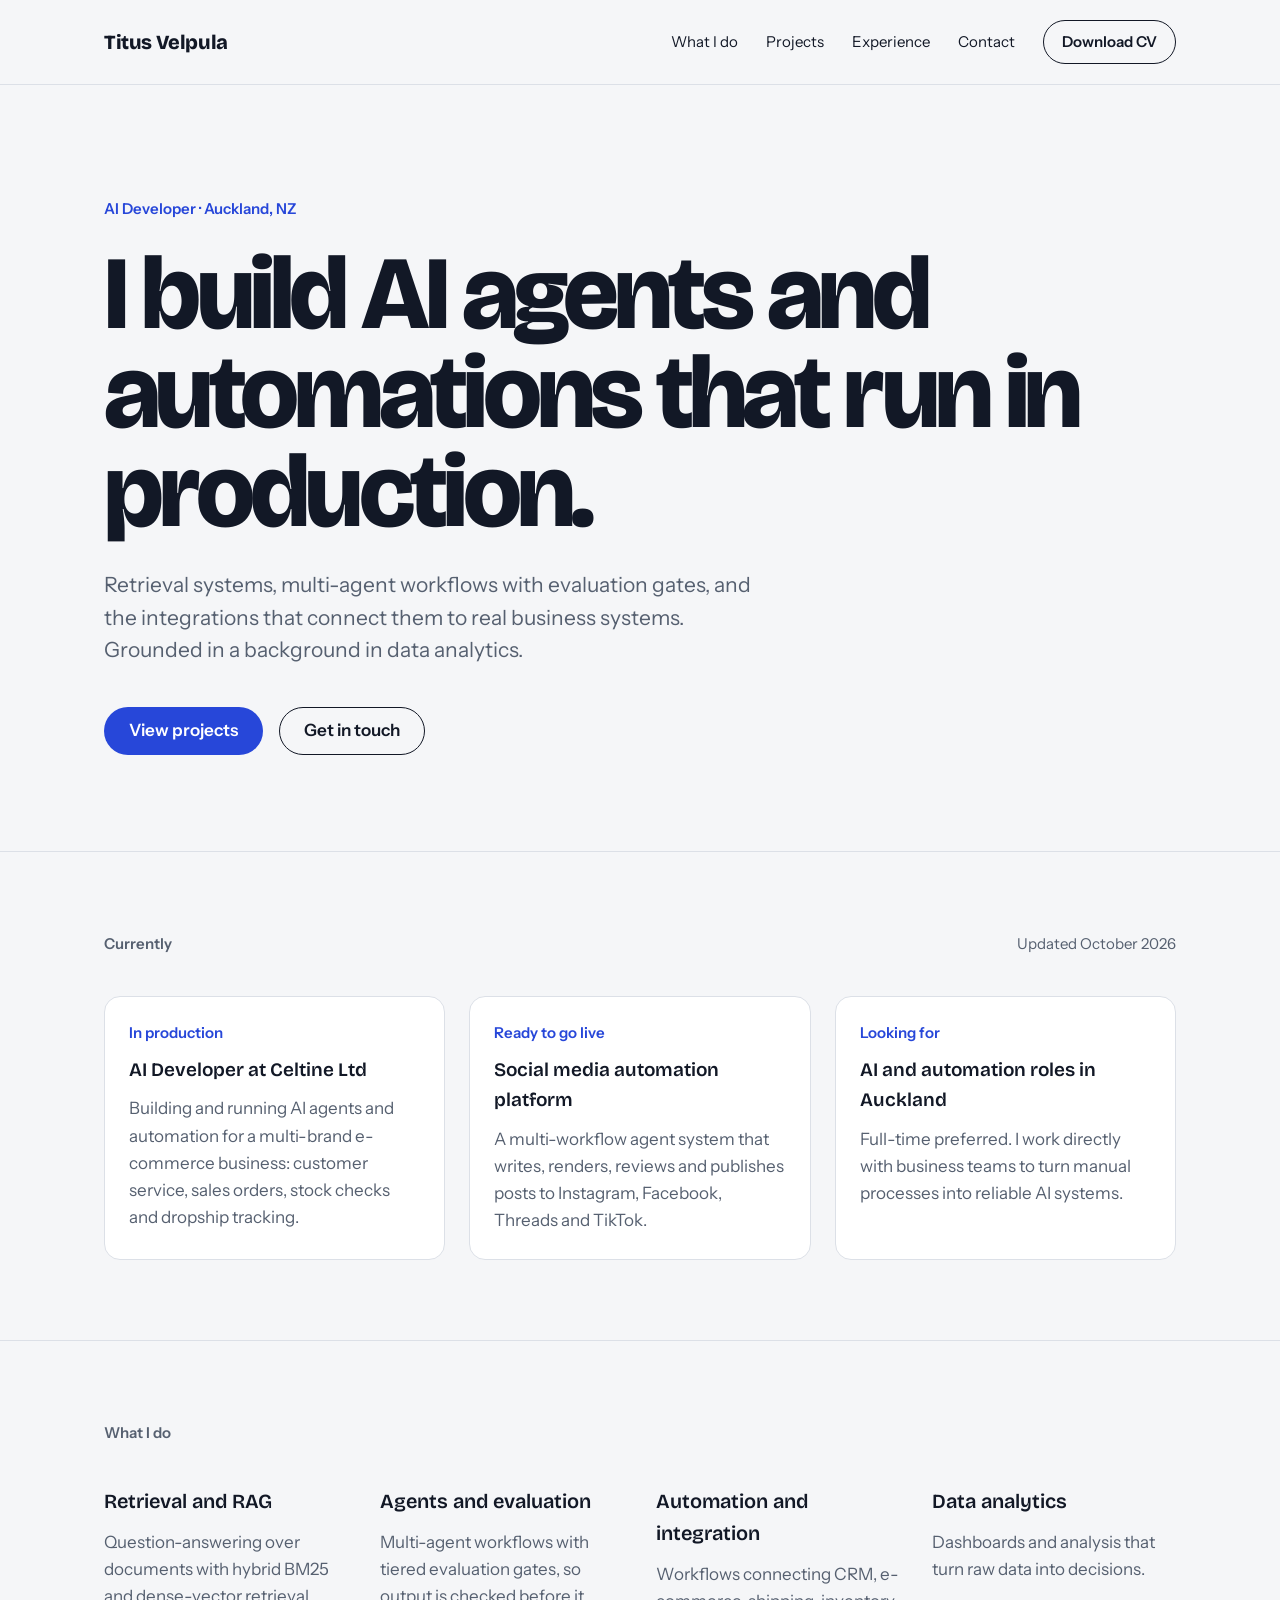
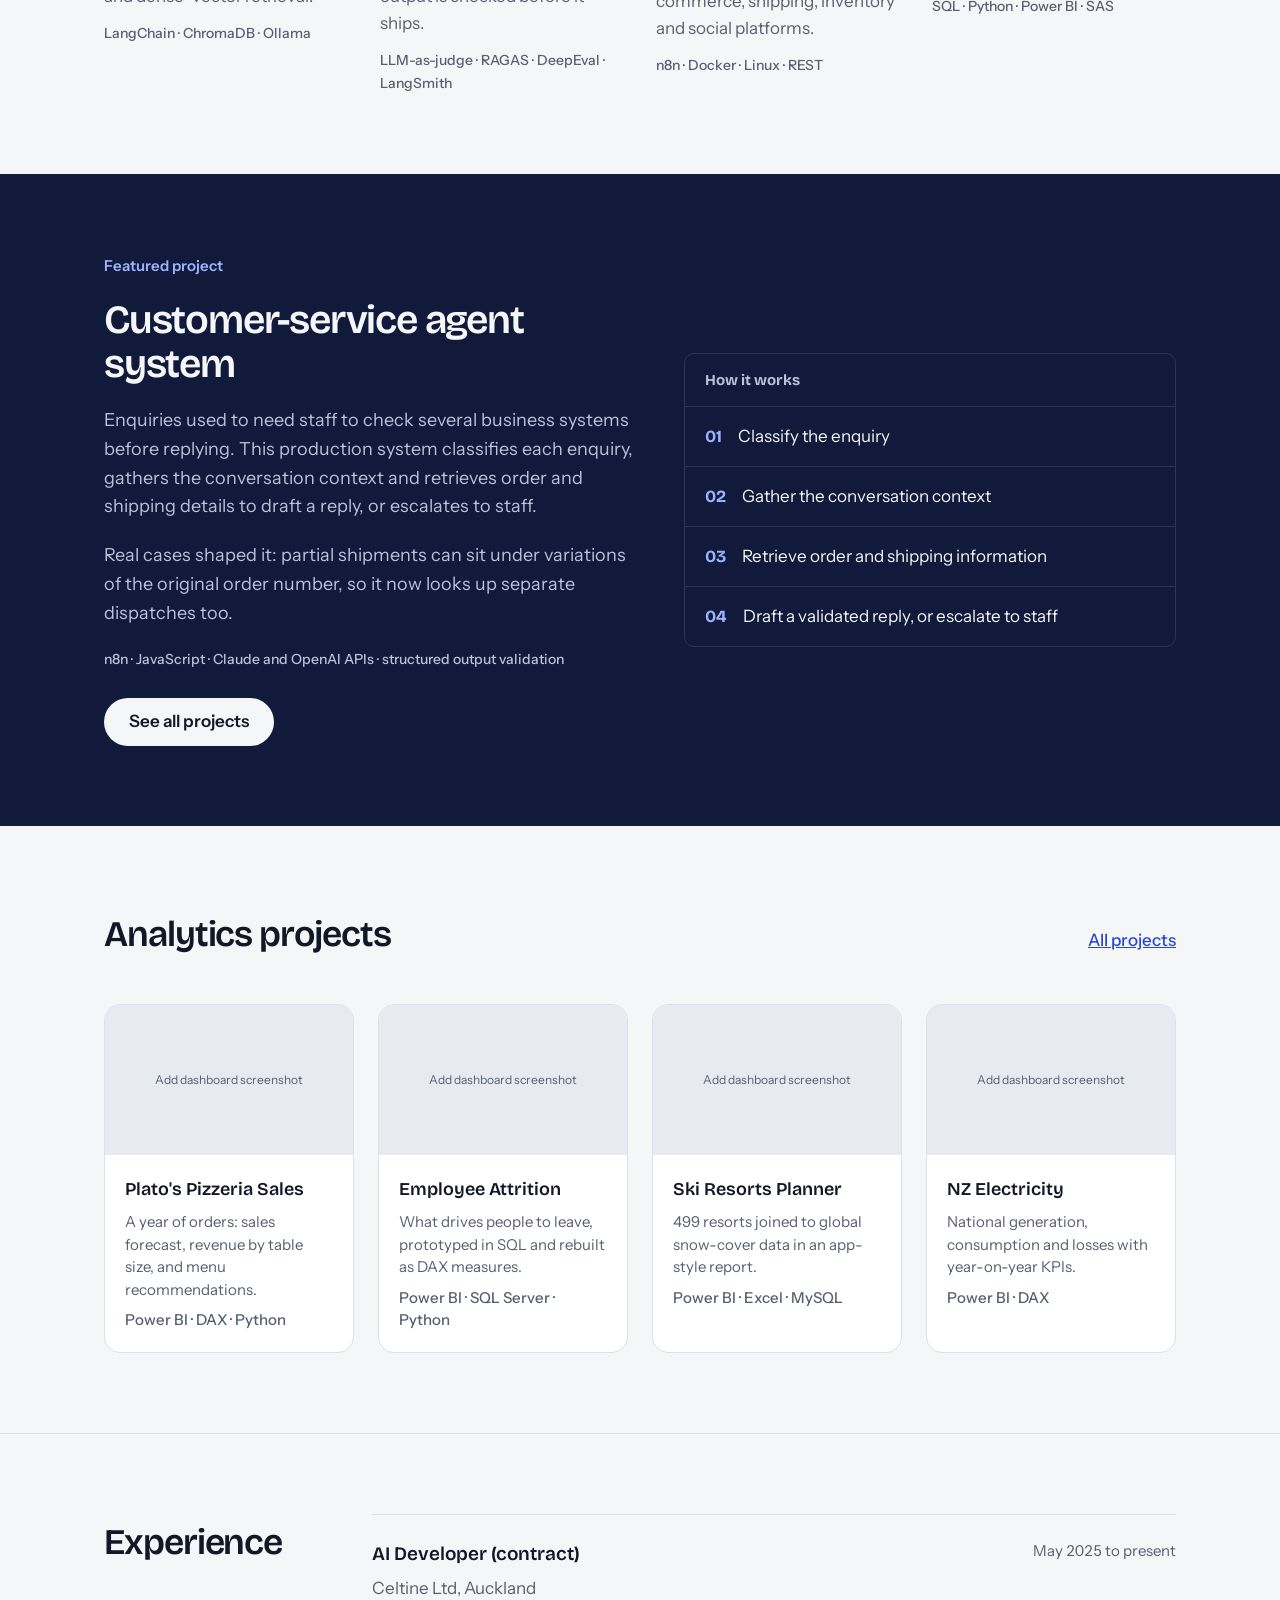
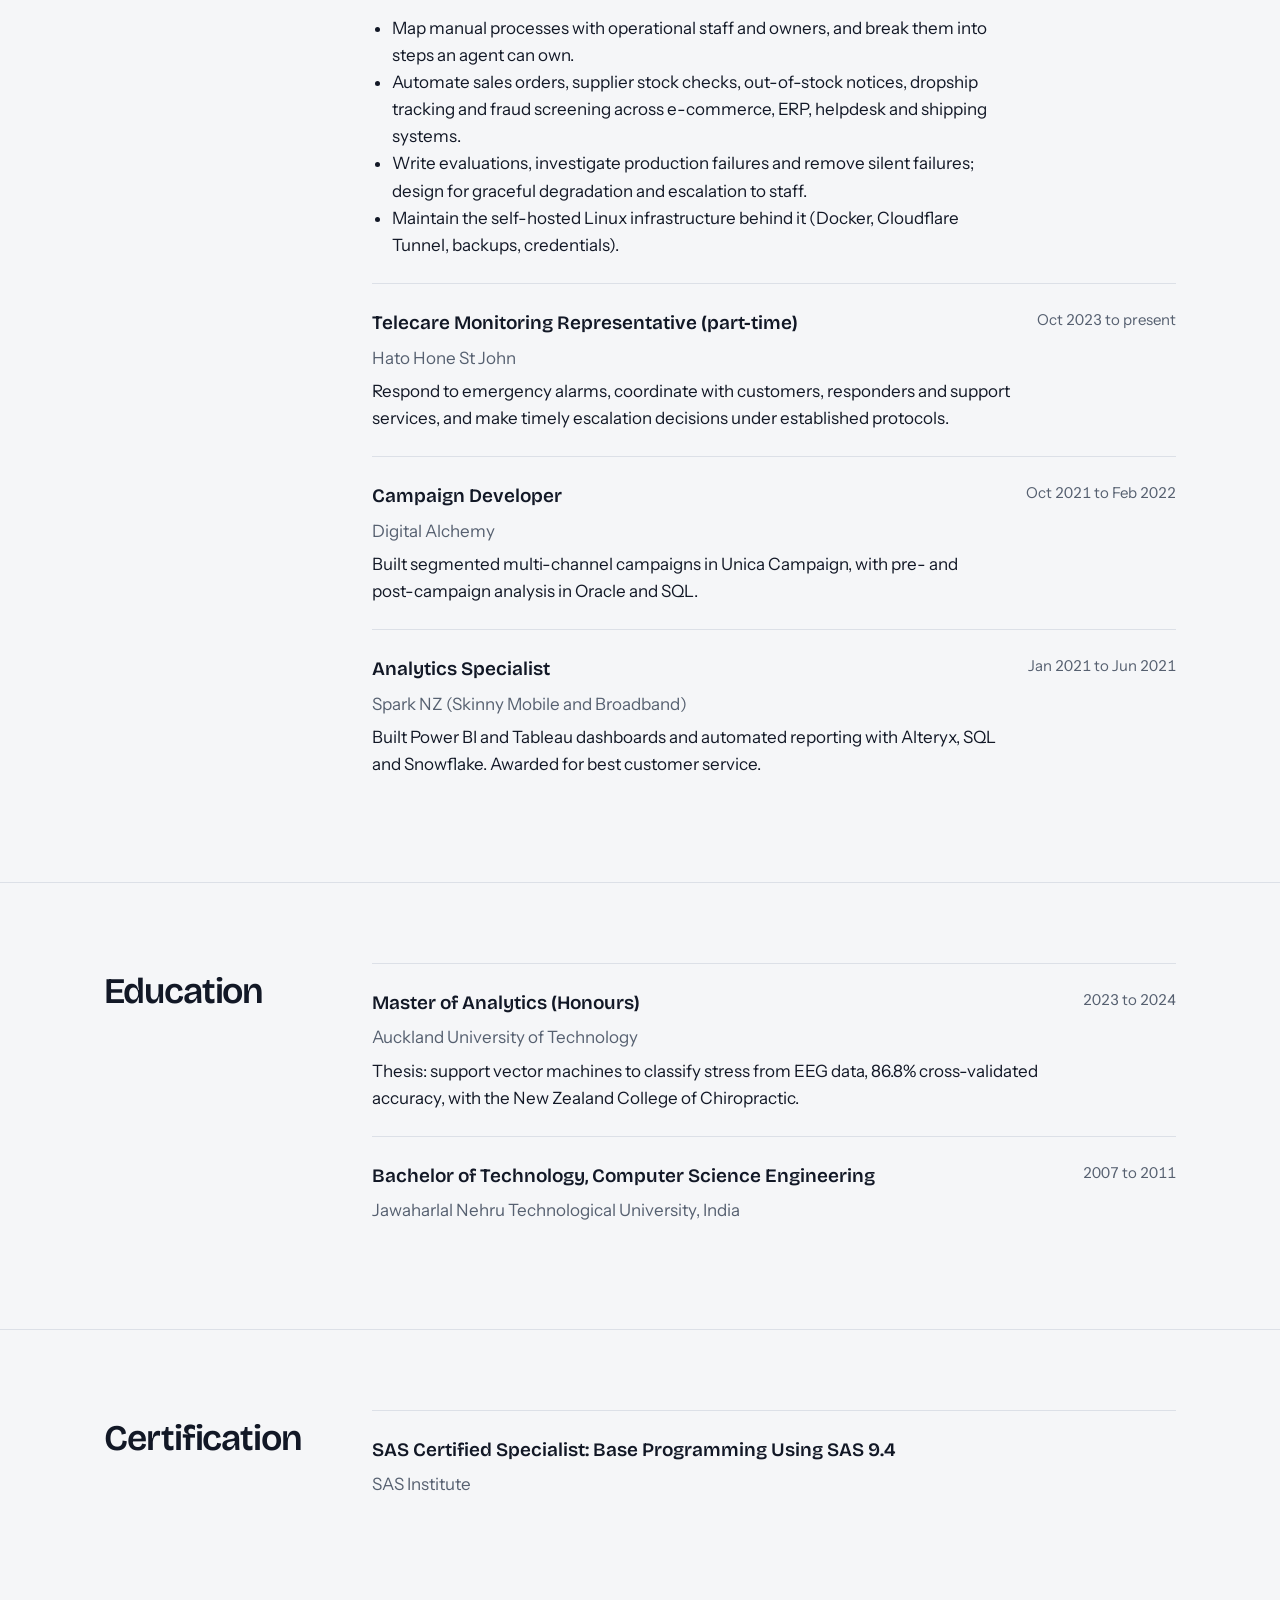
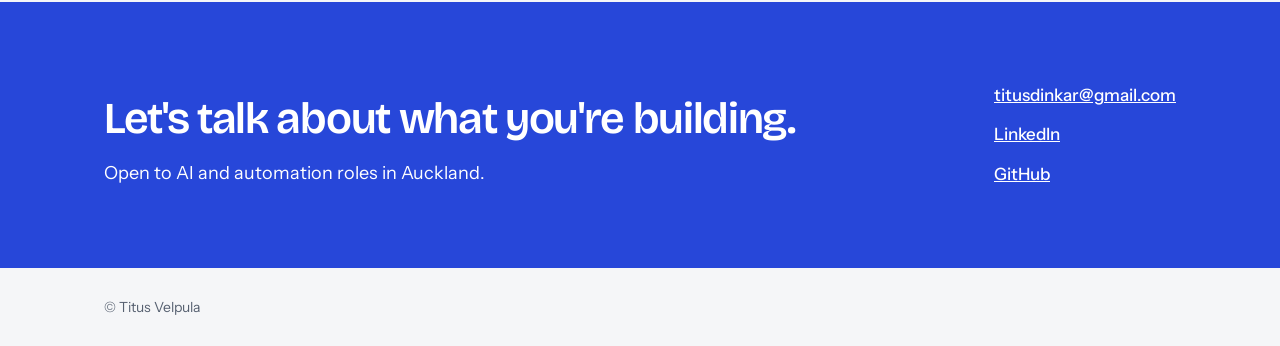
==== index.html @ c7e960be "Apply Cobalt style" ====
<!doctype html>
<html lang="en">
<head>
  <meta charset="utf-8">
  <meta name="viewport" content="width=device-width, initial-scale=1">
  <title>Titus Velpula | AI Developer, Auckland</title>
  <meta name="description" content="AI Developer in Auckland building AI agents, retrieval systems and automation that run in production.">
  <link rel="preconnect" href="https://fonts.googleapis.com">
  <link rel="preconnect" href="https://fonts.gstatic.com" crossorigin>
  <link href="https://fonts.googleapis.com/css2?family=Bricolage+Grotesque:opsz,wght@12..96,500;12..96,700;12..96,800&family=Instrument+Sans:wght@400;500;600&display=swap" rel="stylesheet">
  <link rel="stylesheet" href="styles.css">
</head>
<body>

<header class="site-header">
  <nav class="container nav" aria-label="Main">
    <a class="brand" href="index.html">Titus Velpula</a>
    <div class="nav-links">
      <a href="#work">What I do</a>
      <a href="projects.html">Projects</a>
      <a href="#experience">Experience</a>
      <a href="#contact">Contact</a>
      <!-- EDIT: put your general CV in the assets folder with this exact file name -->
      <a class="btn btn-outline btn-sm" href="assets/Titus_Velpula_CV.pdf">Download CV</a>
    </div>
  </nav>
</header>

<main>

  <!-- ===================== HERO ===================== -->
  <section class="hero">
    <div class="container">
      <p class="label">AI Developer · Auckland, NZ</p>
      <h1>I build AI agents and automations that run in production.</h1>
      <p class="hero-sub">Retrieval systems, multi-agent workflows with evaluation gates, and the integrations that connect them to real business systems. Grounded in a background in data analytics.</p>
      <div class="btn-row">
        <a class="btn btn-dark" href="projects.html">View projects</a>
        <a class="btn btn-outline" href="#contact">Get in touch</a>
      </div>
    </div>
  </section>

  <!-- ===================== CURRENTLY ===================== -->
  <section class="section border-top" aria-labelledby="now-h">
    <div class="container">
      <div class="section-head">
        <h2 id="now-h" class="label label-muted">Currently</h2>
        <!-- EDIT: change this whenever you update the cards below -->
        <p class="muted" style="font-size:15px">Updated October 2026</p>
      </div>
      <div class="grid grid-wide">
        <div class="card">
          <p class="label">In production</p>
          <h3>AI Developer at Celtine Ltd</h3>
          <p class="muted">Building and running AI agents and automation for a multi-brand e-commerce business: customer service, sales orders, stock checks and dropship tracking.</p>
        </div>
        <div class="card">
          <p class="label">Ready to go live</p>
          <h3>Social media automation platform</h3>
          <p class="muted">A multi-workflow agent system that writes, renders, reviews and publishes posts to Instagram, Facebook, Threads and TikTok.</p>
        </div>
        <div class="card">
          <p class="label">Looking for</p>
          <h3>AI and automation roles in Auckland</h3>
          <p class="muted">Full-time preferred. I work directly with business teams to turn manual processes into reliable AI systems.</p>
        </div>
      </div>
    </div>
  </section>

  <!-- ===================== WHAT I DO ===================== -->
  <section id="work" class="section border-top">
    <div class="container">
      <h2 class="label label-muted" style="margin-bottom:40px">What I do</h2>
      <div class="grid grid-loose">
        <div class="skill">
          <h3>Retrieval and RAG</h3>
          <p class="muted">Question-answering over documents with hybrid BM25 and dense-vector retrieval.</p>
          <p class="stack">LangChain · ChromaDB · Ollama</p>
        </div>
        <div class="skill">
          <h3>Agents and evaluation</h3>
          <p class="muted">Multi-agent workflows with tiered evaluation gates, so output is checked before it ships.</p>
          <p class="stack">LLM-as-judge · RAGAS · DeepEval · LangSmith</p>
        </div>
        <div class="skill">
          <h3>Automation and integration</h3>
          <p class="muted">Workflows connecting CRM, e-commerce, shipping, inventory and social platforms.</p>
          <p class="stack">n8n · Docker · Linux · REST</p>
        </div>
        <div class="skill">
          <h3>Data analytics</h3>
          <p class="muted">Dashboards and analysis that turn raw data into decisions.</p>
          <p class="stack">SQL · Python · Power BI · SAS</p>
        </div>
      </div>
    </div>
  </section>

  <!-- ===================== FEATURED PROJECT ===================== -->
  <section class="dark" aria-labelledby="featured">
    <div class="container section split">
      <div class="split-text">
        <p class="label">Featured project</p>
        <h2 id="featured" class="h-feature">Customer-service agent system</h2>
        <p class="lead on-dark-muted">Enquiries used to need staff to check several business systems before replying. This production system classifies each enquiry, gathers the conversation context and retrieves order and shipping details to draft a reply, or escalates to staff.</p>
        <p class="lead on-dark-muted">Real cases shaped it: partial shipments can sit under variations of the original order number, so it now looks up separate dispatches too.</p>
        <p class="stack">n8n · JavaScript · Claude and OpenAI APIs · structured output validation</p>
        <div class="btn-row" style="margin-top:8px">
          <a class="btn btn-light" href="projects.html">See all projects</a>
        </div>
      </div>
      <div class="split-panel steps">
        <div class="steps-title">How it works</div>
        <div class="step"><span class="step-num">01</span><span>Classify the enquiry</span></div>
        <div class="step"><span class="step-num">02</span><span>Gather the conversation context</span></div>
        <div class="step"><span class="step-num">03</span><span>Retrieve order and shipping information</span></div>
        <div class="step"><span class="step-num">04</span><span>Draft a validated reply, or escalate to staff</span></div>
      </div>
    </div>
  </section>

  <!-- ===================== ANALYTICS PROJECTS ===================== -->
  <section class="section" aria-labelledby="analytics">
    <div class="container">
      <div class="section-head">
        <h2 id="analytics" class="h-section">Analytics projects</h2>
        <a href="projects.html#analytics" style="font-weight:500">All projects</a>
      </div>
      <!-- EDIT: to add a screenshot, replace a <div class="thumb placeholder"> with
           <img class="thumb" src="assets/pizza.png" alt="Pizza sales dashboard"> -->
      <div class="grid">
        <a class="project-card" href="projects.html#pizza">
          <div class="thumb placeholder">Add dashboard screenshot</div>
          <div class="body">
            <h3>Plato's Pizzeria Sales</h3>
            <p class="muted">A year of orders: sales forecast, revenue by table size, and menu recommendations.</p>
            <p class="stack">Power BI · DAX · Python</p>
          </div>
        </a>
        <a class="project-card" href="projects.html#attrition">
          <div class="thumb placeholder">Add dashboard screenshot</div>
          <div class="body">
            <h3>Employee Attrition</h3>
            <p class="muted">What drives people to leave, prototyped in SQL and rebuilt as DAX measures.</p>
            <p class="stack">Power BI · SQL Server · Python</p>
          </div>
        </a>
        <a class="project-card" href="projects.html#ski">
          <div class="thumb placeholder">Add dashboard screenshot</div>
          <div class="body">
            <h3>Ski Resorts Planner</h3>
            <p class="muted">499 resorts joined to global snow-cover data in an app-style report.</p>
            <p class="stack">Power BI · Excel · MySQL</p>
          </div>
        </a>
        <a class="project-card" href="projects.html#electricity">
          <div class="thumb placeholder">Add dashboard screenshot</div>
          <div class="body">
            <h3>NZ Electricity</h3>
            <p class="muted">National generation, consumption and losses with year-on-year KPIs.</p>
            <p class="stack">Power BI · DAX</p>
          </div>
        </a>
      </div>
    </div>
  </section>

  <!-- ===================== EXPERIENCE ===================== -->
  <section id="experience" class="section border-top" aria-labelledby="exp-h">
    <div class="container exp-layout">
      <h2 id="exp-h" class="h-section">Experience</h2>
      <div class="exp-list">

        <div class="job">
          <div class="job-main">
            <h3>AI Developer (contract)</h3>
            <p class="muted">Celtine Ltd, Auckland</p>
            <ul>
              <li>Map manual processes with operational staff and owners, and break them into steps an agent can own.</li>
              <li>Automate sales orders, supplier stock checks, out-of-stock notices, dropship tracking and fraud screening across e-commerce, ERP, helpdesk and shipping systems.</li>
              <li>Write evaluations, investigate production failures and remove silent failures; design for graceful degradation and escalation to staff.</li>
              <li>Maintain the self-hosted Linux infrastructure behind it (Docker, Cloudflare Tunnel, backups, credentials).</li>
            </ul>
          </div>
          <p class="dates">May 2025 to present</p>
        </div>

        <div class="job">
          <div class="job-main">
            <h3>Telecare Monitoring Representative (part-time)</h3>
            <p class="muted">Hato Hone St John</p>
            <p>Respond to emergency alarms, coordinate with customers, responders and support services, and make timely escalation decisions under established protocols.</p>
          </div>
          <p class="dates">Oct 2023 to present</p>
        </div>

        <div class="job">
          <div class="job-main">
            <h3>Campaign Developer</h3>
            <p class="muted">Digital Alchemy</p>
            <p>Built segmented multi-channel campaigns in Unica Campaign, with pre- and post-campaign analysis in Oracle and SQL.</p>
          </div>
          <p class="dates">Oct 2021 to Feb 2022</p>
        </div>

        <div class="job">
          <div class="job-main">
            <h3>Analytics Specialist</h3>
            <p class="muted">Spark NZ (Skinny Mobile and Broadband)</p>
            <p>Built Power BI and Tableau dashboards and automated reporting with Alteryx, SQL and Snowflake. Awarded for best customer service.</p>
          </div>
          <p class="dates">Jan 2021 to Jun 2021</p>
        </div>

      </div>
    </div>
  </section>

  <!-- ===================== EDUCATION ===================== -->
  <section id="education" class="section border-top" aria-labelledby="edu-h">
    <div class="container exp-layout">
      <h2 id="edu-h" class="h-section">Education</h2>
      <div class="exp-list">

        <div class="job">
          <div class="job-main">
            <h3>Master of Analytics (Honours)</h3>
            <p class="muted">Auckland University of Technology</p>
            <p>Thesis: support vector machines to classify stress from EEG data, 86.8% cross-validated accuracy, with the New Zealand College of Chiropractic.</p>
          </div>
          <p class="dates">2023 to 2024</p>
        </div>

        <div class="job">
          <div class="job-main">
            <h3>Bachelor of Technology, Computer Science Engineering</h3>
            <p class="muted">Jawaharlal Nehru Technological University, India</p>
          </div>
          <p class="dates">2007 to 2011</p>
        </div>

      </div>
    </div>
  </section>

  <!-- ===================== CERTIFICATION ===================== -->
  <section id="certification" class="section border-top" aria-labelledby="cert-h">
    <div class="container exp-layout">
      <h2 id="cert-h" class="h-section">Certification</h2>
      <div class="exp-list">

        <div class="job">
          <div class="job-main">
            <h3>SAS Certified Specialist: Base Programming Using SAS 9.4</h3>
            <p class="muted">SAS Institute</p>
          </div>
        </div>

      </div>
    </div>
  </section>

  <!-- ===================== CONTACT ===================== -->
  <section id="contact" class="accent-band" aria-labelledby="contact-h">
    <div class="container section contact">
      <div style="flex:1 1 480px; display:flex; flex-direction:column; gap:16px">
        <h2 id="contact-h">Let's talk about what you're building.</h2>
        <p class="lead">Open to AI and automation roles in Auckland.</p>
      </div>
      <div class="contact-links">
        <a href="mailto:titusdinkar@gmail.com">titusdinkar@gmail.com</a>
        <a href="https://www.linkedin.com/in/titus-dinakar-velpula/">LinkedIn</a>
        <a href="https://github.com/TitusDV">GitHub</a>
      </div>
    </div>
  </section>

</main>

<footer class="container site-footer">© Titus Velpula</footer>

</body>
</html>
---- styles.css ----
/* ==========================================================
   Site styles. Change colours and fonts here and every page
   picks them up.
   ========================================================== */
:root {
  /* Colours */
  --bg: #F5F6F8;
  --ink: #121826;
  --muted: #566070;
  --line: #DCE0E7;
  --soft: #E7EAF0;
  --card: #FFFFFF;
  --accent: #2747D9;
  --accent-hover: #1C35A8;
  --band: #111A3A;
  --on-dark-muted: #B9C2DC;
  --on-dark-line: #2A355C;
  --on-dark-accent: #9DB2FF;
  --display: 'Bricolage Grotesque', system-ui, sans-serif;
  --sans: 'Instrument Sans', system-ui, sans-serif;
  --mono: 'Instrument Sans', system-ui, sans-serif;
}

*, *::before, *::after { box-sizing: border-box; }
html { scroll-behavior: smooth; }
body {
  margin: 0;
  background: var(--bg);
  color: var(--ink);
  font-family: var(--sans);
  font-size: 17px;
  line-height: 1.6;
  -webkit-font-smoothing: antialiased;
}
img { max-width: 100%; display: block; }
a { color: var(--accent); }
a:hover { color: var(--accent-hover); }
h1, h2, h3, p, ul { margin: 0; }
:focus-visible { outline: 3px solid var(--accent); outline-offset: 3px; }

.container { max-width: 1120px; margin: 0 auto; padding: 0 24px; }
.section { padding-top: 80px; padding-bottom: 80px; }
.border-top { border-top: 1px solid var(--line); }

/* ---------- Small text styles ---------- */
.label {
  font-family: var(--mono);
  font-size: 13px;
  font-weight: 500;
  letter-spacing: 0.08em;
  text-transform: uppercase;
  color: var(--accent);
}
.label-muted { color: var(--muted); }
.stack { font-family: var(--mono); font-size: 13px; }
.muted { color: var(--muted); }

/* ---------- Header ---------- */
.site-header { border-bottom: 1px solid var(--line); }
.nav {
  display: flex; flex-wrap: wrap; align-items: center;
  justify-content: space-between; gap: 16px;
  padding-top: 20px; padding-bottom: 20px;
}
.brand { font-weight: 600; font-size: 18px; color: var(--ink); text-decoration: none; }
.nav-links { display: flex; flex-wrap: wrap; align-items: center; gap: 8px 28px; font-size: 15px; }
.nav-links a { color: var(--ink); text-decoration: none; }
.nav-links a:hover { text-decoration: underline; text-underline-offset: 6px; }
.nav-links a[aria-current="page"] { text-decoration: underline; text-underline-offset: 6px; font-weight: 500; }

/* ---------- Buttons ---------- */
.btn {
  display: inline-flex; align-items: center; min-height: 48px;
  padding: 0 24px; border-radius: 6px; font-weight: 500;
  text-decoration: none; border: 1.5px solid transparent;
}
.btn-sm { min-height: 44px; padding: 0 18px; }
.btn-dark { background: var(--ink); color: var(--bg); }
.btn-dark:hover { background: #2B2E35; color: var(--bg); }
.btn-outline { border-color: var(--ink); color: var(--ink); }
.btn-outline:hover { background: var(--ink); color: var(--bg); }
.btn-light { background: var(--bg); color: var(--ink); }
.btn-light:hover { background: #FFFFFF; color: var(--ink); }
.btn-row { display: flex; flex-wrap: wrap; gap: 16px; }

/* ---------- Hero ---------- */
.hero { padding: 96px 0 88px; }
.hero .label { margin-bottom: 24px; }
.hero h1 {
  max-width: 880px; font-size: clamp(38px, 6vw, 68px);
  line-height: 1.05; font-weight: 600; letter-spacing: -0.02em;
}
.hero-sub { margin-top: 28px; max-width: 680px; font-size: 20px; line-height: 1.55; color: var(--muted); }
.hero .btn-row { margin-top: 40px; }

/* ---------- Grids and cards ---------- */
.grid { display: grid; grid-template-columns: repeat(auto-fit, minmax(240px, 1fr)); gap: 24px; }
.grid-wide { grid-template-columns: repeat(auto-fit, minmax(260px, 1fr)); }
.grid-loose { gap: 40px 32px; }
.section-head {
  display: flex; flex-wrap: wrap; align-items: baseline;
  justify-content: space-between; gap: 16px; margin-bottom: 40px;
}
.h-section { font-size: 32px; font-weight: 600; letter-spacing: -0.01em; }
.card {
  background: var(--card); border: 1px solid var(--line); border-radius: 10px;
  padding: 24px; display: flex; flex-direction: column; gap: 10px;
}
.card h3 { font-size: 19px; font-weight: 600; }
.skill { display: flex; flex-direction: column; gap: 12px; }
.skill h3 { font-size: 20px; font-weight: 600; }

.project-card {
  display: flex; flex-direction: column; background: var(--card);
  border: 1px solid var(--line); border-radius: 10px; overflow: hidden;
  color: var(--ink); text-decoration: none;
}
.project-card:hover { border-color: var(--ink); color: var(--ink); }
.project-card .body { padding: 20px; display: flex; flex-direction: column; gap: 8px; }
.project-card h3 { font-size: 18px; font-weight: 600; }
.project-card p { font-size: 15px; line-height: 1.5; }

/* Grey box shown until you add a screenshot */
.placeholder {
  background: var(--soft); display: flex; align-items: center; justify-content: center;
  font-family: var(--mono); font-size: 12px; color: var(--muted); text-align: center; padding: 12px;
}
.thumb { height: 150px; width: 100%; object-fit: cover; }
.shot { height: 280px; border-radius: 10px; width: 100%; object-fit: cover; }

/* ---------- Dark band ---------- */
.dark { background: var(--ink); color: var(--bg); }
.dark .label { color: var(--on-dark-accent); }
.dark .on-dark-muted { color: var(--on-dark-muted); }
.dark a.link-accent { color: var(--on-dark-accent); }
.split { display: flex; flex-wrap: wrap; gap: 48px; align-items: center; }
.split > * { min-width: 0; }
.split-text { flex: 1 1 420px; display: flex; flex-direction: column; gap: 20px; }
.split-panel { flex: 1 1 380px; }
.h-feature { font-size: 40px; line-height: 1.1; font-weight: 600; letter-spacing: -0.01em; }
.lead { font-size: 18px; line-height: 1.6; }

.steps { border: 1px solid var(--on-dark-line); border-radius: 10px; overflow: hidden; }
.steps-title { padding: 14px 20px; border-bottom: 1px solid var(--on-dark-line); font-family: var(--mono); font-size: 13px; color: #9EA3AB; }
.step { padding: 16px 20px; border-bottom: 1px solid var(--on-dark-line); display: flex; gap: 16px; }
.step:last-child { border-bottom: 0; }
.step-num { font-family: var(--mono); color: var(--on-dark-accent); }

.step-grid {
  display: grid; grid-template-columns: repeat(auto-fit, minmax(220px, 1fr));
  gap: 1px; background: var(--on-dark-line); border: 1px solid var(--on-dark-line);
  border-radius: 10px; overflow: hidden;
}
.step-grid > div { background: var(--ink); padding: 24px; display: flex; flex-direction: column; gap: 10px; }

/* ---------- Experience ---------- */
.exp-layout { display: flex; flex-wrap: wrap; gap: 48px; }
.exp-layout > h2 { flex: 1 1 220px; }
.exp-list { flex: 999 1 560px; min-width: 0; display: flex; flex-direction: column; }
.job {
  display: flex; flex-wrap: wrap; justify-content: space-between;
  gap: 8px 24px; padding: 24px 0; border-top: 1px solid var(--line);
}
.job-main { flex: 1 1 360px; display: flex; flex-direction: column; gap: 6px; }
.job h3 { font-size: 19px; font-weight: 600; }
.job ul { margin-top: 6px; padding-left: 20px; }
.dates { font-family: var(--mono); font-size: 14px; color: var(--muted); }

/* ---------- Project write-ups ---------- */
.project { display: flex; flex-wrap: wrap; gap: 40px; padding: 56px 0; border-top: 1px solid var(--line); }
.project > div { flex: 1 1 400px; min-width: 0; display: flex; flex-direction: column; gap: 16px; }
.project h2 { font-size: 30px; font-weight: 600; line-height: 1.15; }
.project h3 { font-size: 17px; font-weight: 600; }
.project ul { padding-left: 20px; }
.pill {
  display: inline-flex; align-items: center; min-height: 44px; padding: 0 18px;
  border-radius: 999px; border: 1px solid #B9B6AD; color: var(--ink); text-decoration: none;
}
.pill-active { background: var(--ink); border-color: var(--ink); color: var(--bg); }
.pill:hover { border-color: var(--ink); color: var(--ink); }
.pill-active:hover { color: var(--bg); }

/* ---------- Live dashboard projects ---------- */
.project-live { padding: 56px 0; border-top: 1px solid var(--line); display: flex; flex-direction: column; gap: 28px; }
.live-head { max-width: 760px; display: flex; flex-direction: column; gap: 12px; }
.live-head h2 { font-size: 30px; font-weight: 600; line-height: 1.15; }

.embed {
  max-width: 960px; width: 100%;
  border: 1px solid var(--line); border-radius: 12px; overflow: hidden;
  background: var(--card); box-shadow: 0 1px 2px rgba(21, 23, 28, 0.04), 0 12px 32px rgba(21, 23, 28, 0.08);
}
.embed-bar {
  display: flex; align-items: center; gap: 10px; flex-wrap: wrap;
  padding: 10px 16px; border-bottom: 1px solid var(--line);
  font-family: var(--mono); font-size: 12px; color: var(--muted); background: #FBFAF7;
}
.embed-bar a { margin-left: auto; font-family: var(--sans); font-size: 14px; font-weight: 500; }
.embed-dot { width: 8px; height: 8px; border-radius: 50%; background: #2E9E6B; box-shadow: 0 0 0 3px rgba(46, 158, 107, 0.18); }
.embed-frame { width: 100%; background: var(--soft); }
.embed-frame iframe { display: block; width: 100%; height: 100%; border: 0; }

.live-notes { display: flex; flex-wrap: wrap; gap: 40px; }
.live-notes > div { flex: 1 1 400px; min-width: 0; display: flex; flex-direction: column; gap: 12px; }
.live-notes h3 { font-size: 17px; font-weight: 600; }
.live-notes ul { padding-left: 20px; }
.live-notes li { margin-bottom: 6px; }
.live-notes b { font-weight: 600; }

details { border: 1px solid var(--line); border-radius: 8px; background: var(--card); }
details + details { margin-top: 4px; }
summary {
  cursor: pointer; padding: 12px 16px; font-size: 15px; font-weight: 500;
  list-style-position: inside; min-height: 44px;
}
summary:hover { color: var(--accent); }
details pre {
  margin: 0; padding: 16px; overflow-x: auto; background: var(--ink); color: #E6E8EB;
  border-radius: 0 0 8px 8px; font-family: var(--mono); font-size: 13px; line-height: 1.6;
}

/* ---------- Contact band and footer ---------- */
.accent-band { background: var(--accent); color: #FFFFFF; }
.accent-band a { color: #FFFFFF; font-weight: 500; }
.contact { display: flex; flex-wrap: wrap; align-items: flex-end; justify-content: space-between; gap: 32px; }
.contact h2 { font-size: 44px; line-height: 1.1; font-weight: 600; letter-spacing: -0.01em; }
.contact-links { display: flex; flex-direction: column; gap: 12px; font-size: 17px; }
.site-footer { padding: 28px 24px; font-size: 14px; color: var(--muted); }

/* ---------- Cobalt theme: fonts, labels, signature hero ---------- */
h1, h2, h3, .brand, .steps-title { font-family: var(--display); }
h1, h2 { font-weight: 700; }
.brand { font-weight: 800; font-size: 20px; letter-spacing: -0.02em; }

/* Labels: sentence case, no code font */
.label, h2.label { font-family: var(--sans); font-size: 15px; font-weight: 600; letter-spacing: 0; text-transform: none; }
.stack { font-size: 14px; font-weight: 500; color: var(--muted); }
.dates { font-family: var(--sans); font-size: 15px; font-variant-numeric: tabular-nums; }

/* Signature: a big, tight hero headline */
.hero { padding: 112px 0 96px; }
.hero h1 { font-size: clamp(44px, 8.4vw, 104px); line-height: 0.95; font-weight: 800; letter-spacing: -0.045em; max-width: 1000px; }
.hero-sub { font-size: 21px; }

.btn { border-radius: 999px; font-weight: 600; }
.btn-dark { background: var(--accent); color: #FFFFFF; }
.btn-dark:hover { background: var(--accent-hover); color: #FFFFFF; }

.card, .project-card { border-radius: 16px; }
.project-card:hover { border-color: var(--accent); }
.h-section { font-size: 36px; letter-spacing: -0.03em; }
.h-feature, .contact h2 { letter-spacing: -0.03em; }

.dark { background: var(--band); }
.step-grid > div { background: var(--band); }
.steps-title { color: var(--on-dark-muted); font-size: 15px; font-weight: 700; }
.step-num { font-family: var(--display); font-weight: 700; }

.pill { border-color: var(--line); }
.pill-active { background: var(--accent); border-color: var(--accent); color: #FFFFFF; }
.embed-bar { background: #FAFBFC; font-family: var(--sans); font-size: 13px; }
details pre { font-family: ui-monospace, 'Cascadia Code', Consolas, monospace; background: var(--band); }
.placeholder { font-family: var(--sans); }

.dark .stack { color: var(--on-dark-muted); }

@media (max-width: 600px) {
  .section { padding-top: 56px; padding-bottom: 56px; }
  .hero { padding: 72px 0 56px; }
  .hero-sub, .lead { font-size: 17px; }
  .h-feature { font-size: 32px; }
  .contact h2 { font-size: 34px; }
  .h-section { font-size: 30px; }
  .project h2 { font-size: 26px; }
}
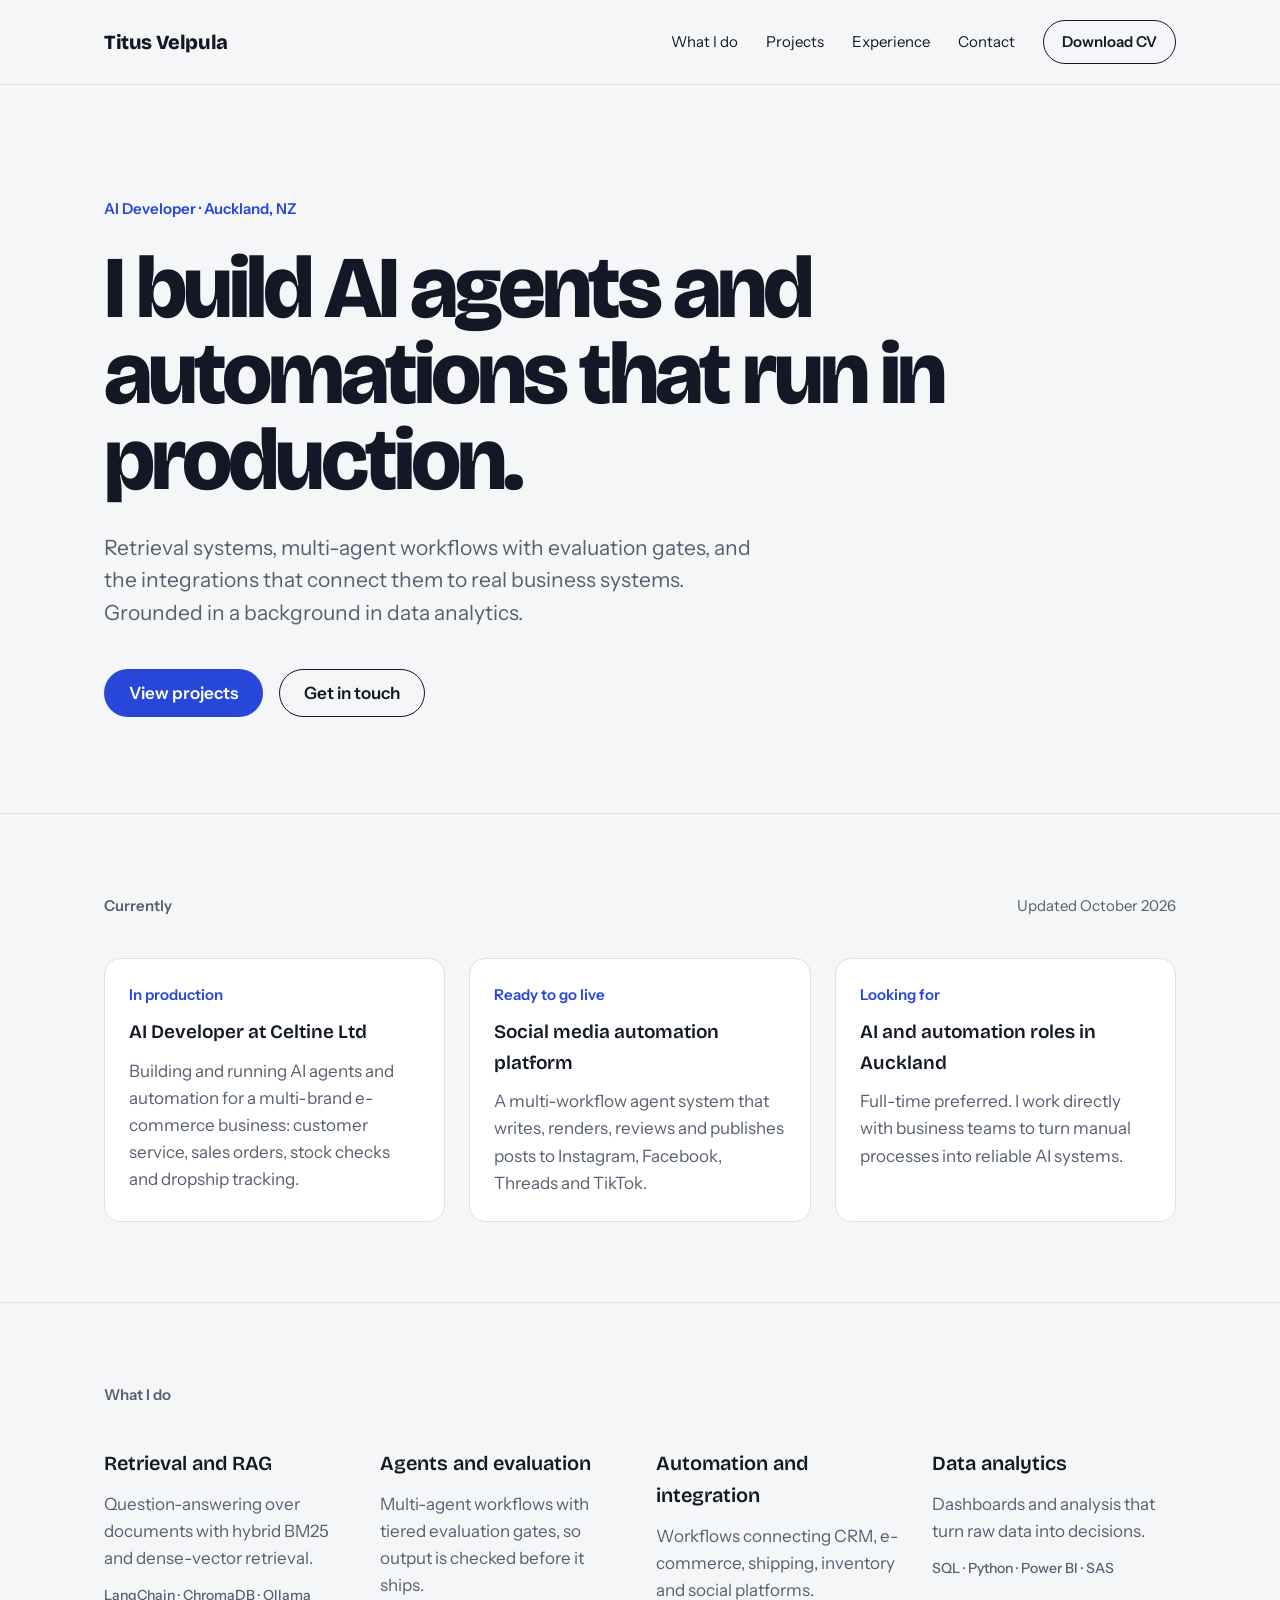
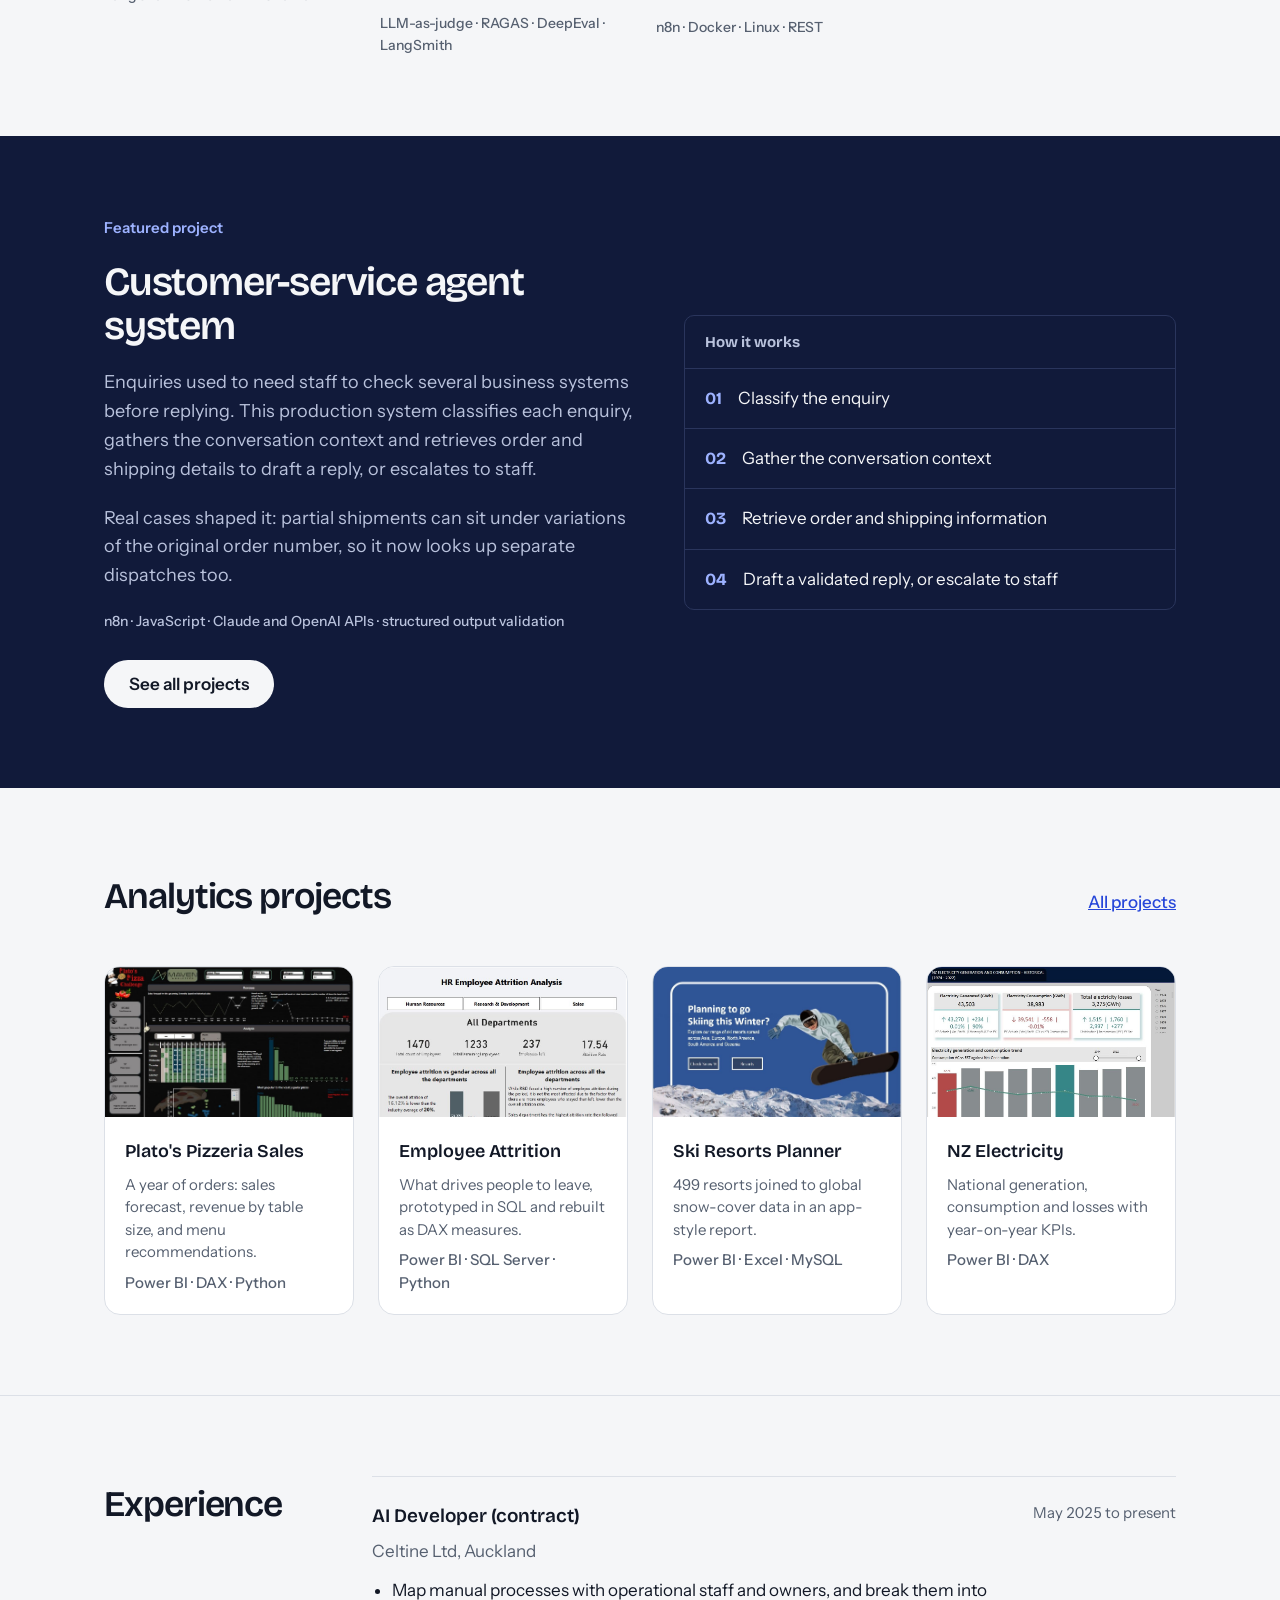
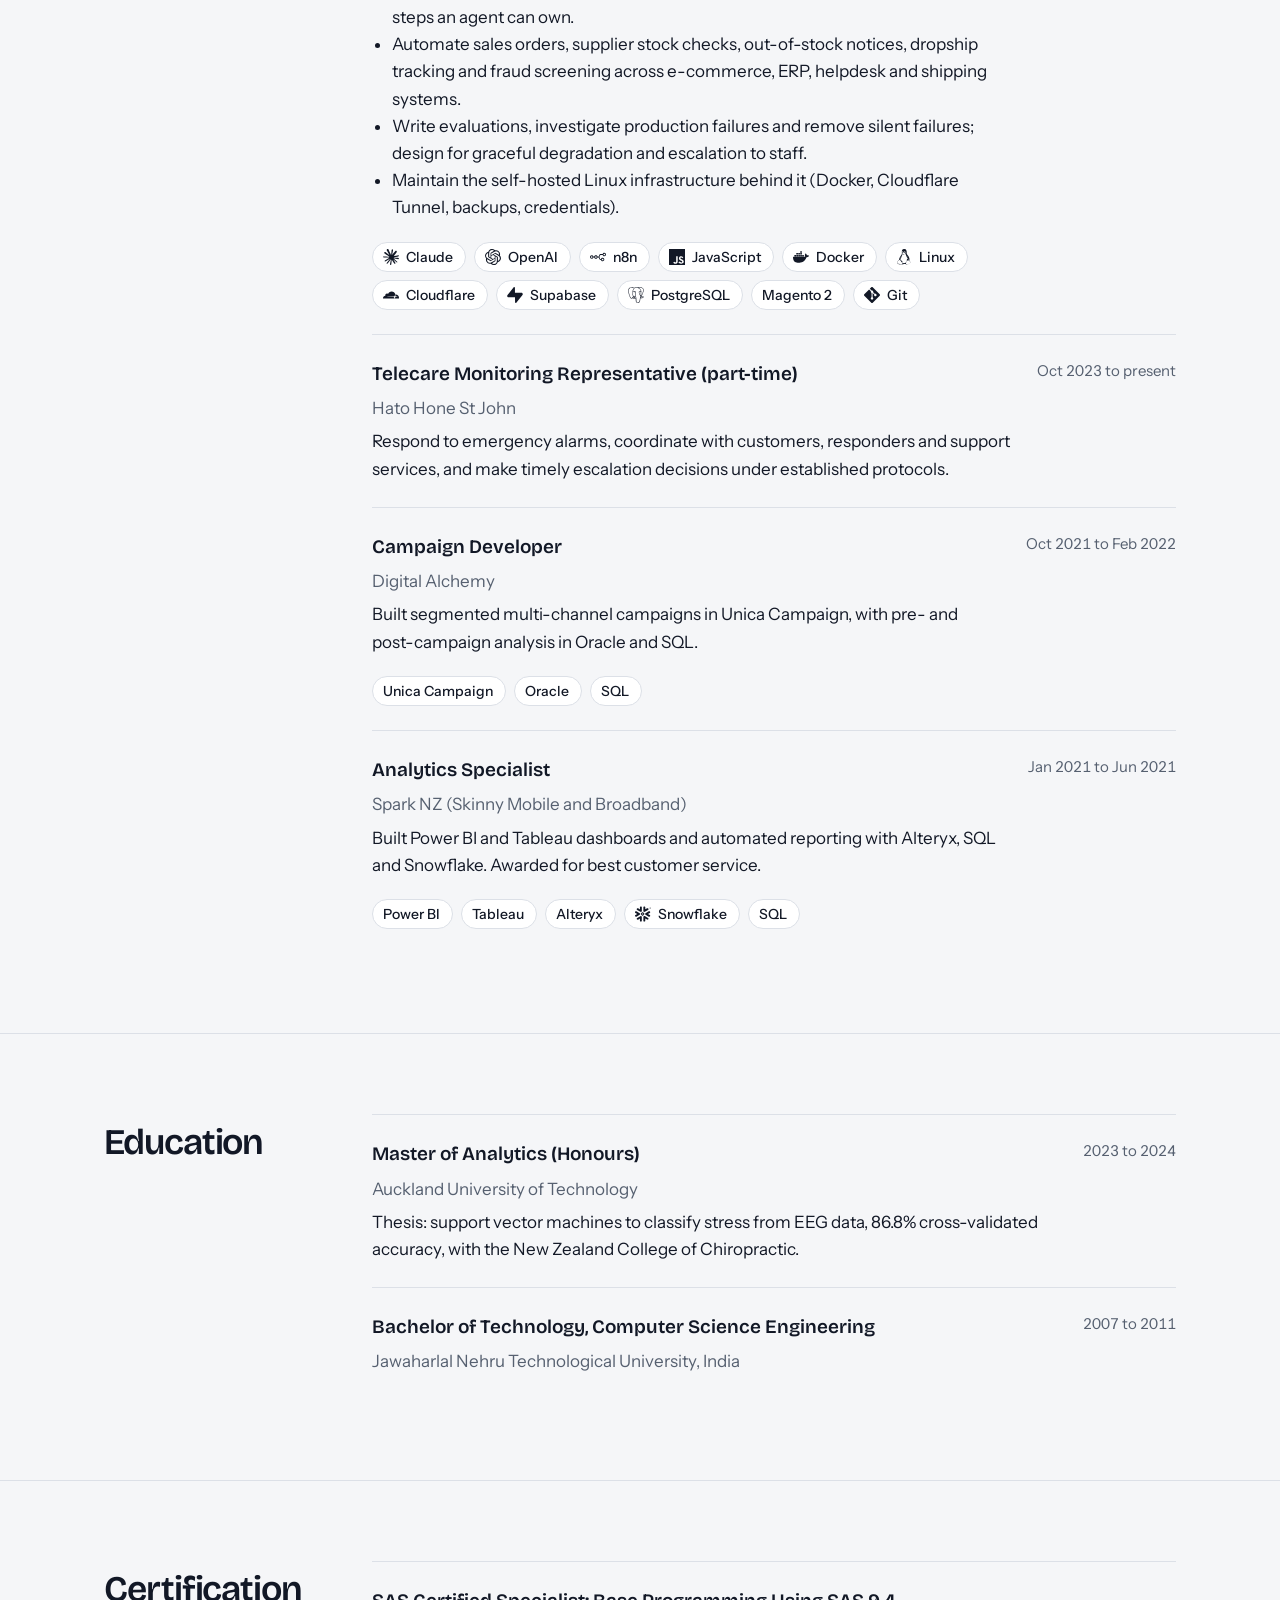
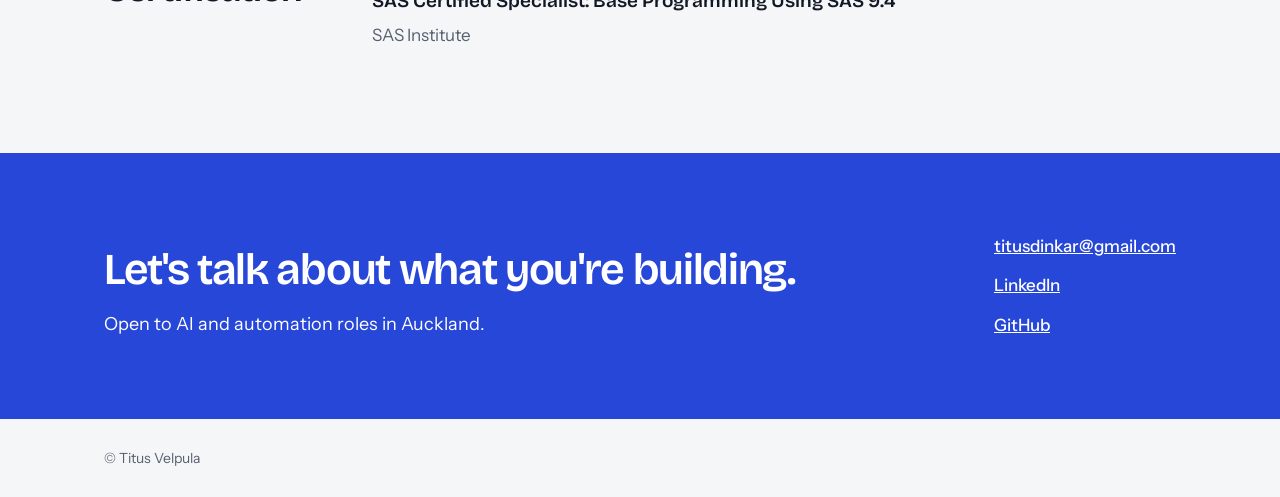
==== commit f2f6b0ed: "Add images, tool logos, walkthrough and live ski dashboard" ====
--- a/index.html
+++ b/index.html
@@ -128,11 +128,9 @@
         <h2 id="analytics" class="h-section">Analytics projects</h2>
         <a href="projects.html#analytics" style="font-weight:500">All projects</a>
       </div>
-      <!-- EDIT: to add a screenshot, replace a <div class="thumb placeholder"> with
-           <img class="thumb" src="assets/pizza.png" alt="Pizza sales dashboard"> -->
       <div class="grid">
         <a class="project-card" href="projects.html#pizza">
-          <div class="thumb placeholder">Add dashboard screenshot</div>
+          <img class="thumb" src="assets/pizza.jpg" alt="Plato's Pizzeria sales dashboard" loading="lazy">
           <div class="body">
             <h3>Plato's Pizzeria Sales</h3>
             <p class="muted">A year of orders: sales forecast, revenue by table size, and menu recommendations.</p>
@@ -140,7 +138,7 @@
           </div>
         </a>
         <a class="project-card" href="projects.html#attrition">
-          <div class="thumb placeholder">Add dashboard screenshot</div>
+          <img class="thumb" src="assets/attrition.jpg" alt="Employee attrition dashboard" loading="lazy">
           <div class="body">
             <h3>Employee Attrition</h3>
             <p class="muted">What drives people to leave, prototyped in SQL and rebuilt as DAX measures.</p>
@@ -148,7 +146,7 @@
           </div>
         </a>
         <a class="project-card" href="projects.html#ski">
-          <div class="thumb placeholder">Add dashboard screenshot</div>
+          <img class="thumb" src="assets/ski.jpg" alt="Ski resorts planner report" loading="lazy">
           <div class="body">
             <h3>Ski Resorts Planner</h3>
             <p class="muted">499 resorts joined to global snow-cover data in an app-style report.</p>
@@ -156,7 +154,7 @@
           </div>
         </a>
         <a class="project-card" href="projects.html#electricity">
-          <div class="thumb placeholder">Add dashboard screenshot</div>
+          <img class="thumb" src="assets/electricity.jpg" alt="NZ electricity dashboard" loading="lazy">
           <div class="body">
             <h3>NZ Electricity</h3>
             <p class="muted">National generation, consumption and losses with year-on-year KPIs.</p>
@@ -183,6 +181,19 @@
               <li>Write evaluations, investigate production failures and remove silent failures; design for graceful degradation and escalation to staff.</li>
               <li>Maintain the self-hosted Linux infrastructure behind it (Docker, Cloudflare Tunnel, backups, credentials).</li>
             </ul>
+            <ul class="tools" aria-label="Tools used">
+              <li><img src="assets/logos/claude.svg" alt="" width="16" height="16">Claude</li>
+              <li><img src="assets/logos/openai.svg" alt="" width="16" height="16">OpenAI</li>
+              <li><img src="assets/logos/n8n.svg" alt="" width="16" height="16">n8n</li>
+              <li><img src="assets/logos/javascript.svg" alt="" width="16" height="16">JavaScript</li>
+              <li><img src="assets/logos/docker.svg" alt="" width="16" height="16">Docker</li>
+              <li><img src="assets/logos/linux.svg" alt="" width="16" height="16">Linux</li>
+              <li><img src="assets/logos/cloudflare.svg" alt="" width="16" height="16">Cloudflare</li>
+              <li><img src="assets/logos/supabase.svg" alt="" width="16" height="16">Supabase</li>
+              <li><img src="assets/logos/postgresql.svg" alt="" width="16" height="16">PostgreSQL</li>
+              <li>Magento 2</li>
+              <li><img src="assets/logos/git.svg" alt="" width="16" height="16">Git</li>
+            </ul>
           </div>
           <p class="dates">May 2025 to present</p>
         </div>
@@ -201,6 +212,11 @@
             <h3>Campaign Developer</h3>
             <p class="muted">Digital Alchemy</p>
             <p>Built segmented multi-channel campaigns in Unica Campaign, with pre- and post-campaign analysis in Oracle and SQL.</p>
+            <ul class="tools" aria-label="Tools used">
+              <li>Unica Campaign</li>
+              <li>Oracle</li>
+              <li>SQL</li>
+            </ul>
           </div>
           <p class="dates">Oct 2021 to Feb 2022</p>
         </div>
@@ -210,6 +226,13 @@
             <h3>Analytics Specialist</h3>
             <p class="muted">Spark NZ (Skinny Mobile and Broadband)</p>
             <p>Built Power BI and Tableau dashboards and automated reporting with Alteryx, SQL and Snowflake. Awarded for best customer service.</p>
+            <ul class="tools" aria-label="Tools used">
+              <li>Power BI</li>
+              <li>Tableau</li>
+              <li>Alteryx</li>
+              <li><img src="assets/logos/snowflake.svg" alt="" width="16" height="16">Snowflake</li>
+              <li>SQL</li>
+            </ul>
           </div>
           <p class="dates">Jan 2021 to Jun 2021</p>
         </div>
--- a/styles.css
+++ b/styles.css
@@ -219,6 +219,21 @@
   border-radius: 0 0 8px 8px; font-family: var(--mono); font-size: 13px; line-height: 1.6;
 }
 
+/* ---------- Tools used in each job ---------- */
+.tools { list-style: none; padding: 0; margin: 14px 0 0; display: flex; flex-wrap: wrap; gap: 8px; }
+.tools li {
+  display: inline-flex; align-items: center; gap: 7px; padding: 5px 12px 5px 10px;
+  background: var(--card); border: 1px solid var(--line); border-radius: 999px;
+  font-size: 14px; font-weight: 500; line-height: 1.3; color: var(--ink);
+}
+.tools img { width: 16px; height: 16px; }
+.job .tools { padding-left: 0; margin-top: 14px; }
+
+/* Screenshots: show the top of tall dashboards */
+.thumb, .shot { object-position: top center; }
+a > .shot { display: block; }
+.walkthrough { width: 100%; max-width: 360px; border-radius: 10px; border: 1px solid var(--line); background: var(--soft); }
+
 /* ---------- Contact band and footer ---------- */
 .accent-band { background: var(--accent); color: #FFFFFF; }
 .accent-band a { color: #FFFFFF; font-weight: 500; }
@@ -239,7 +254,7 @@
 
 /* Signature: a big, tight hero headline */
 .hero { padding: 112px 0 96px; }
-.hero h1 { font-size: clamp(44px, 8.4vw, 104px); line-height: 0.95; font-weight: 800; letter-spacing: -0.045em; max-width: 1000px; }
+.hero h1 { font-size: clamp(40px, 7.2vw, 88px); line-height: 0.98; font-weight: 800; letter-spacing: -0.045em; max-width: 1000px; }
 .hero-sub { font-size: 21px; }
 
 .btn { border-radius: 999px; font-weight: 600; }
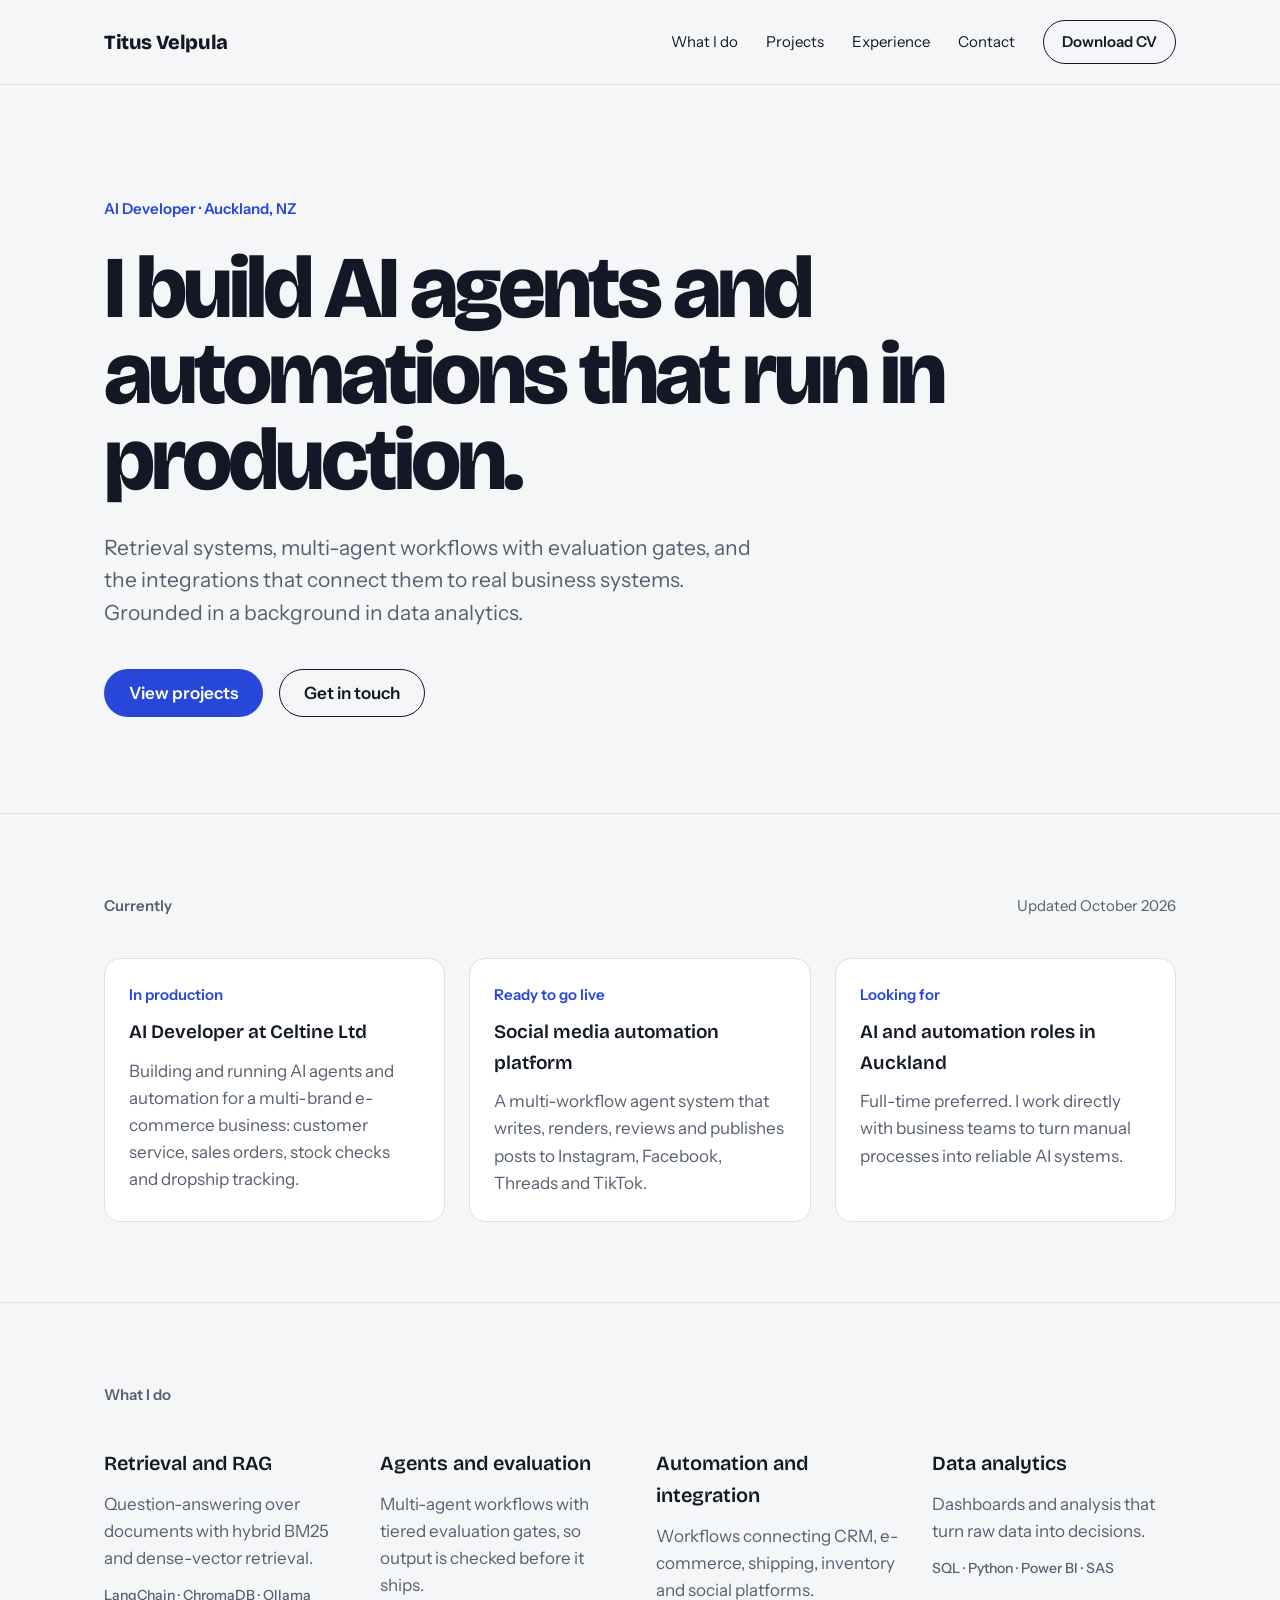
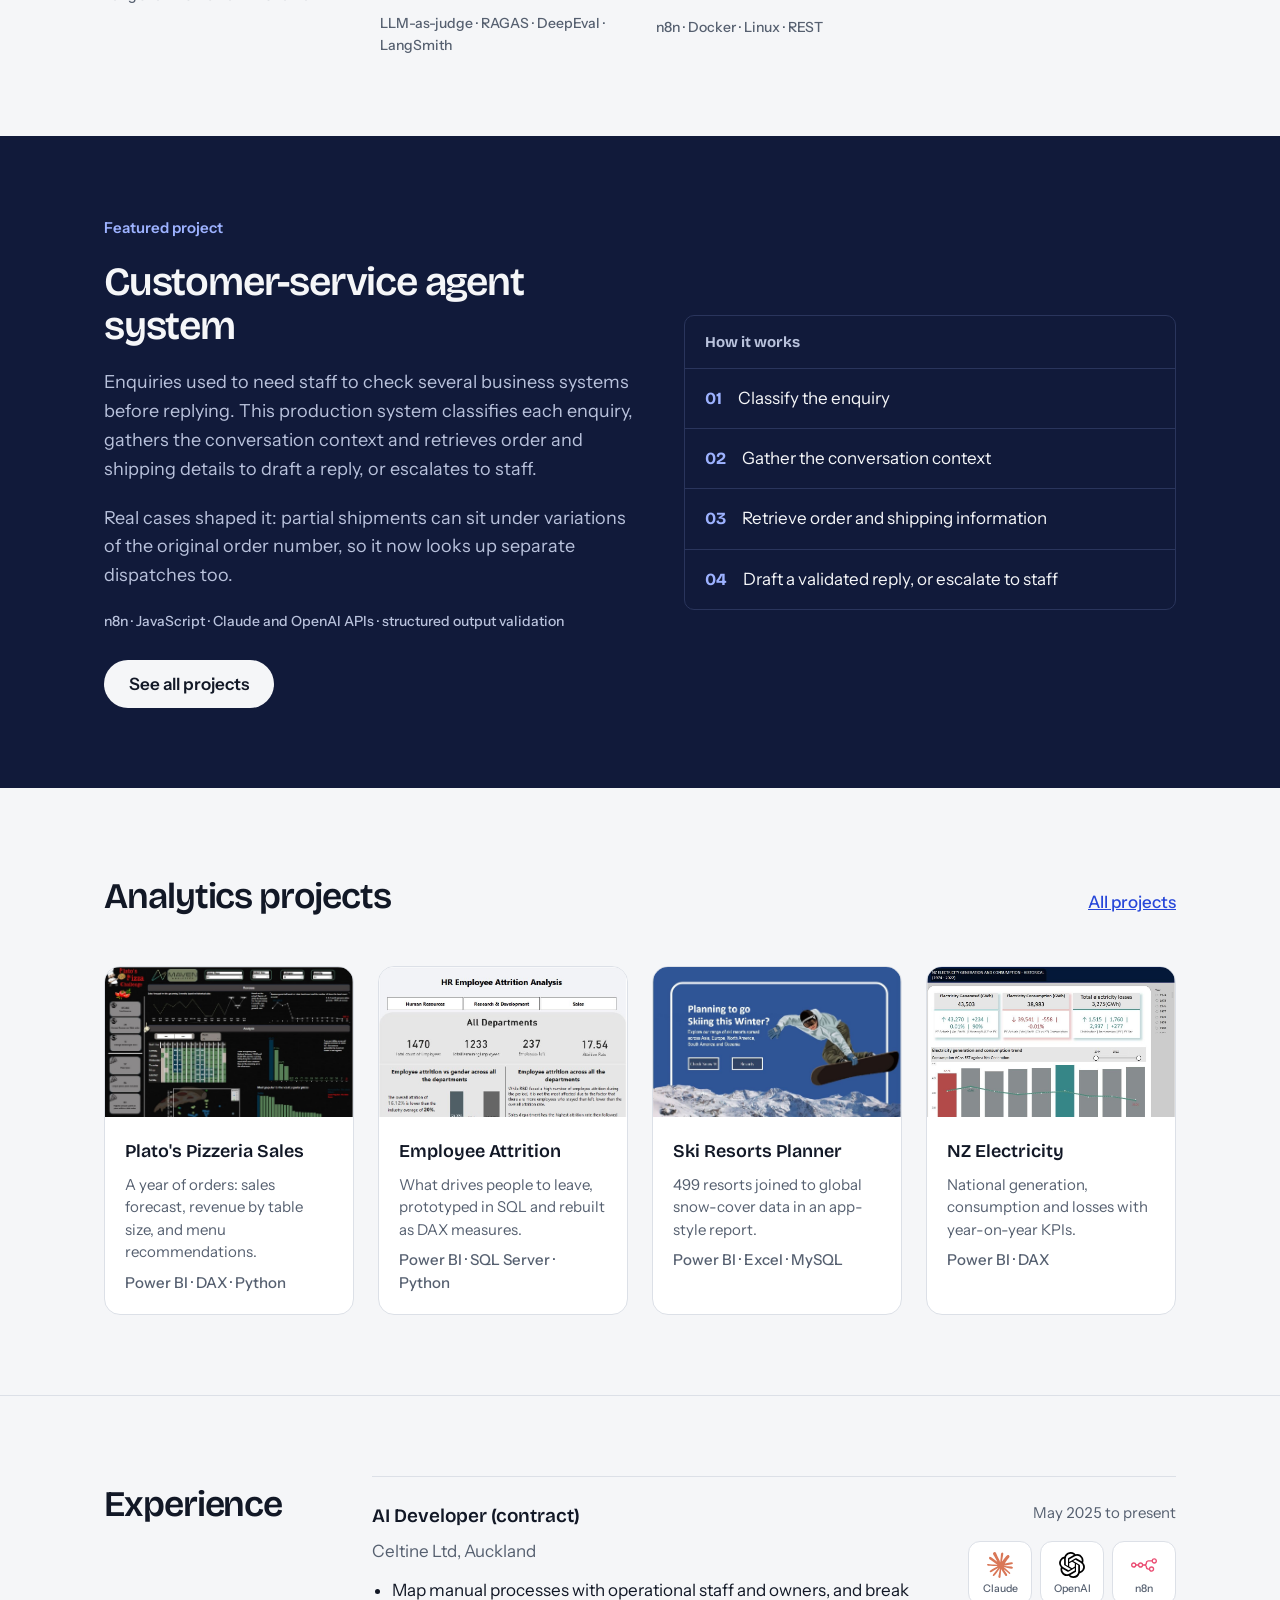
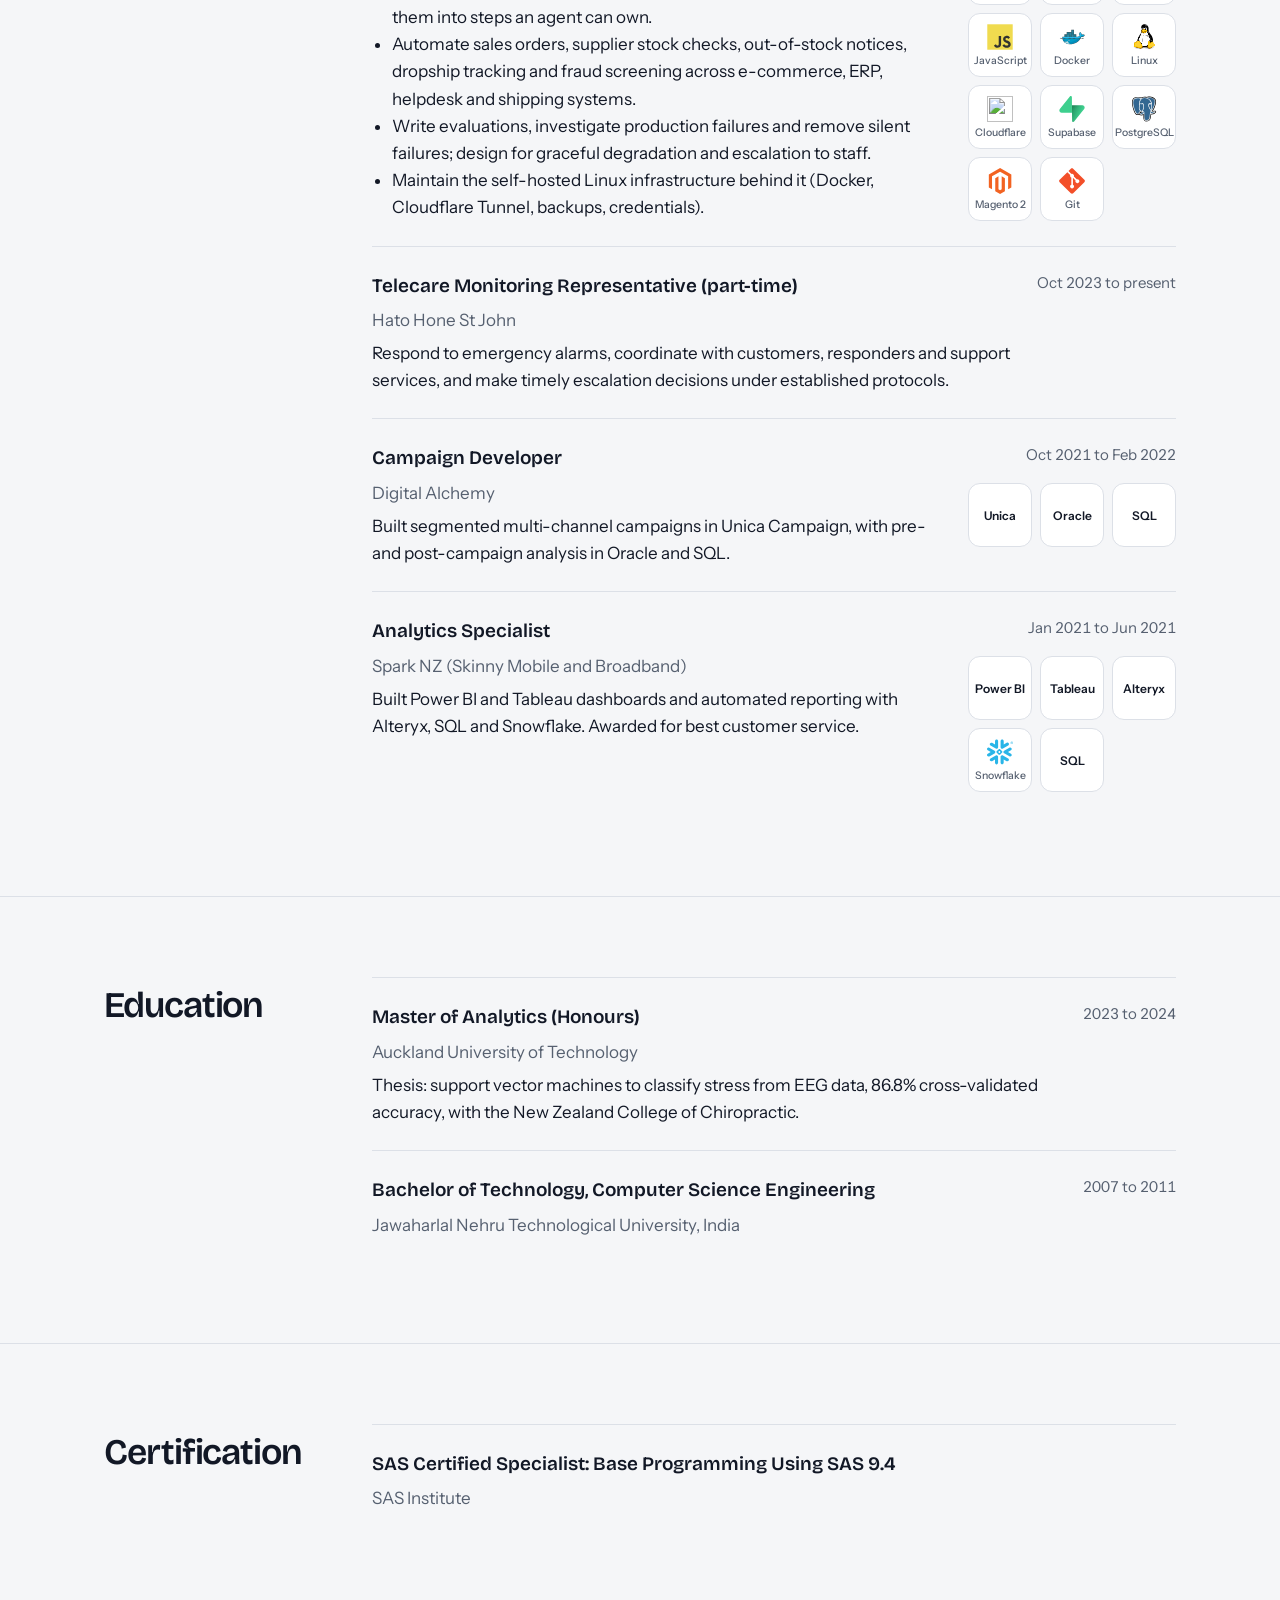
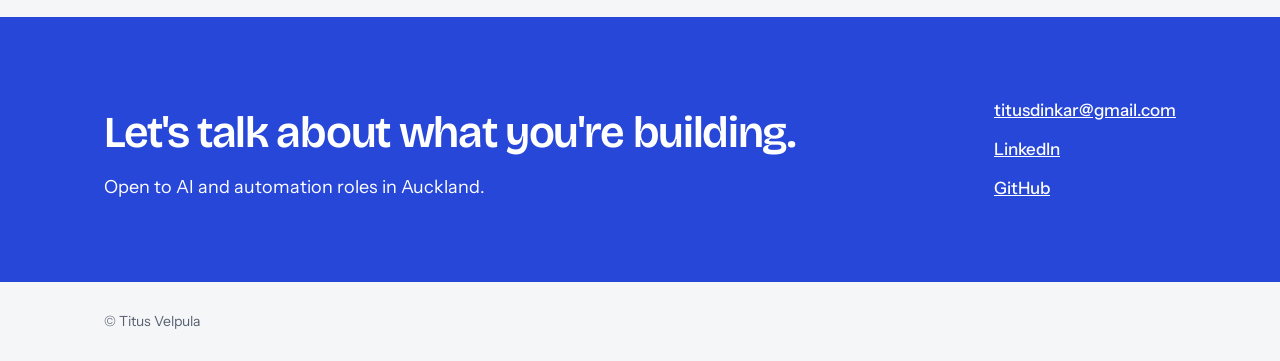
==== commit 0cd28b6b: "Images, colour tool logos, walkthrough and live ski dashboard" ====
--- a/index.html
+++ b/index.html
@@ -181,21 +181,23 @@
               <li>Write evaluations, investigate production failures and remove silent failures; design for graceful degradation and escalation to staff.</li>
               <li>Maintain the self-hosted Linux infrastructure behind it (Docker, Cloudflare Tunnel, backups, credentials).</li>
             </ul>
+          </div>
+          <div class="job-side">
+            <p class="dates">May 2025 to present</p>
             <ul class="tools" aria-label="Tools used">
-              <li><img src="assets/logos/claude.svg" alt="" width="16" height="16">Claude</li>
-              <li><img src="assets/logos/openai.svg" alt="" width="16" height="16">OpenAI</li>
-              <li><img src="assets/logos/n8n.svg" alt="" width="16" height="16">n8n</li>
-              <li><img src="assets/logos/javascript.svg" alt="" width="16" height="16">JavaScript</li>
-              <li><img src="assets/logos/docker.svg" alt="" width="16" height="16">Docker</li>
-              <li><img src="assets/logos/linux.svg" alt="" width="16" height="16">Linux</li>
-              <li><img src="assets/logos/cloudflare.svg" alt="" width="16" height="16">Cloudflare</li>
-              <li><img src="assets/logos/supabase.svg" alt="" width="16" height="16">Supabase</li>
-              <li><img src="assets/logos/postgresql.svg" alt="" width="16" height="16">PostgreSQL</li>
-              <li>Magento 2</li>
-              <li><img src="assets/logos/git.svg" alt="" width="16" height="16">Git</li>
+                <li><img src="assets/logos/claude.svg" alt="" width="26" height="26"><span>Claude</span></li>
+                <li><img src="assets/logos/openai.svg" alt="" width="26" height="26"><span>OpenAI</span></li>
+                <li><img src="assets/logos/n8n.svg" alt="" width="26" height="26"><span>n8n</span></li>
+                <li><img src="assets/logos/javascript.svg" alt="" width="26" height="26"><span>JavaScript</span></li>
+                <li><img src="assets/logos/docker.svg" alt="" width="26" height="26"><span>Docker</span></li>
+                <li><img src="assets/logos/linux.svg" alt="" width="26" height="26"><span>Linux</span></li>
+                <li><img src="assets/logos/cloudflare.svg" alt="" width="26" height="26"><span>Cloudflare</span></li>
+                <li><img src="assets/logos/supabase.svg" alt="" width="26" height="26"><span>Supabase</span></li>
+                <li><img src="assets/logos/postgresql.svg" alt="" width="26" height="26"><span>PostgreSQL</span></li>
+                <li><img src="assets/logos/magento.svg" alt="" width="26" height="26"><span>Magento 2</span></li>
+                <li><img src="assets/logos/git.svg" alt="" width="26" height="26"><span>Git</span></li>
             </ul>
           </div>
-          <p class="dates">May 2025 to present</p>
         </div>
 
         <div class="job">
@@ -212,13 +214,15 @@
             <h3>Campaign Developer</h3>
             <p class="muted">Digital Alchemy</p>
             <p>Built segmented multi-channel campaigns in Unica Campaign, with pre- and post-campaign analysis in Oracle and SQL.</p>
+          </div>
+          <div class="job-side">
+            <p class="dates">Oct 2021 to Feb 2022</p>
             <ul class="tools" aria-label="Tools used">
-              <li>Unica Campaign</li>
-              <li>Oracle</li>
-              <li>SQL</li>
+                <li class="text-only"><b>Unica</b></li>
+                <li class="text-only"><b>Oracle</b></li>
+                <li class="text-only"><b>SQL</b></li>
             </ul>
           </div>
-          <p class="dates">Oct 2021 to Feb 2022</p>
         </div>
 
         <div class="job">
@@ -226,15 +230,17 @@
             <h3>Analytics Specialist</h3>
             <p class="muted">Spark NZ (Skinny Mobile and Broadband)</p>
             <p>Built Power BI and Tableau dashboards and automated reporting with Alteryx, SQL and Snowflake. Awarded for best customer service.</p>
+          </div>
+          <div class="job-side">
+            <p class="dates">Jan 2021 to Jun 2021</p>
             <ul class="tools" aria-label="Tools used">
-              <li>Power BI</li>
-              <li>Tableau</li>
-              <li>Alteryx</li>
-              <li><img src="assets/logos/snowflake.svg" alt="" width="16" height="16">Snowflake</li>
-              <li>SQL</li>
+                <li class="text-only"><b>Power BI</b></li>
+                <li class="text-only"><b>Tableau</b></li>
+                <li class="text-only"><b>Alteryx</b></li>
+                <li><img src="assets/logos/snowflake.svg" alt="" width="26" height="26"><span>Snowflake</span></li>
+                <li class="text-only"><b>SQL</b></li>
             </ul>
           </div>
-          <p class="dates">Jan 2021 to Jun 2021</p>
         </div>
 
       </div>
--- a/styles.css
+++ b/styles.css
@@ -219,15 +219,24 @@
   border-radius: 0 0 8px 8px; font-family: var(--mono); font-size: 13px; line-height: 1.6;
 }
 
-/* ---------- Tools used in each job ---------- */
-.tools { list-style: none; padding: 0; margin: 14px 0 0; display: flex; flex-wrap: wrap; gap: 8px; }
+/* ---------- Tools used in each job (side column) ---------- */
+.job-side { display: flex; flex-direction: column; align-items: flex-end; gap: 16px; }
+.tools {
+  list-style: none; margin: 0; padding: 0;
+  display: grid; grid-template-columns: repeat(3, 64px); gap: 8px;
+}
 .tools li {
-  display: inline-flex; align-items: center; gap: 7px; padding: 5px 12px 5px 10px;
-  background: var(--card); border: 1px solid var(--line); border-radius: 999px;
-  font-size: 14px; font-weight: 500; line-height: 1.3; color: var(--ink);
-}
-.tools img { width: 16px; height: 16px; }
-.job .tools { padding-left: 0; margin-top: 14px; }
+  height: 64px; display: flex; flex-direction: column; align-items: center; justify-content: center; gap: 5px;
+  background: var(--card); border: 1px solid var(--line); border-radius: 12px;
+  font-size: 10.5px; font-weight: 500; line-height: 1.1; color: var(--muted); text-align: center;
+}
+.tools img { width: 26px; height: 26px; }
+.job .tools { padding-left: 0; margin-top: 0; }
+.tools .text-only b { font-size: 12px; font-weight: 600; color: var(--ink); padding: 0 4px; }
+@media (max-width: 640px) {
+  .job-side { align-items: flex-start; width: 100%; }
+  .tools { grid-template-columns: repeat(4, 64px); }
+}
 
 /* Screenshots: show the top of tall dashboards */
 .thumb, .shot { object-position: top center; }
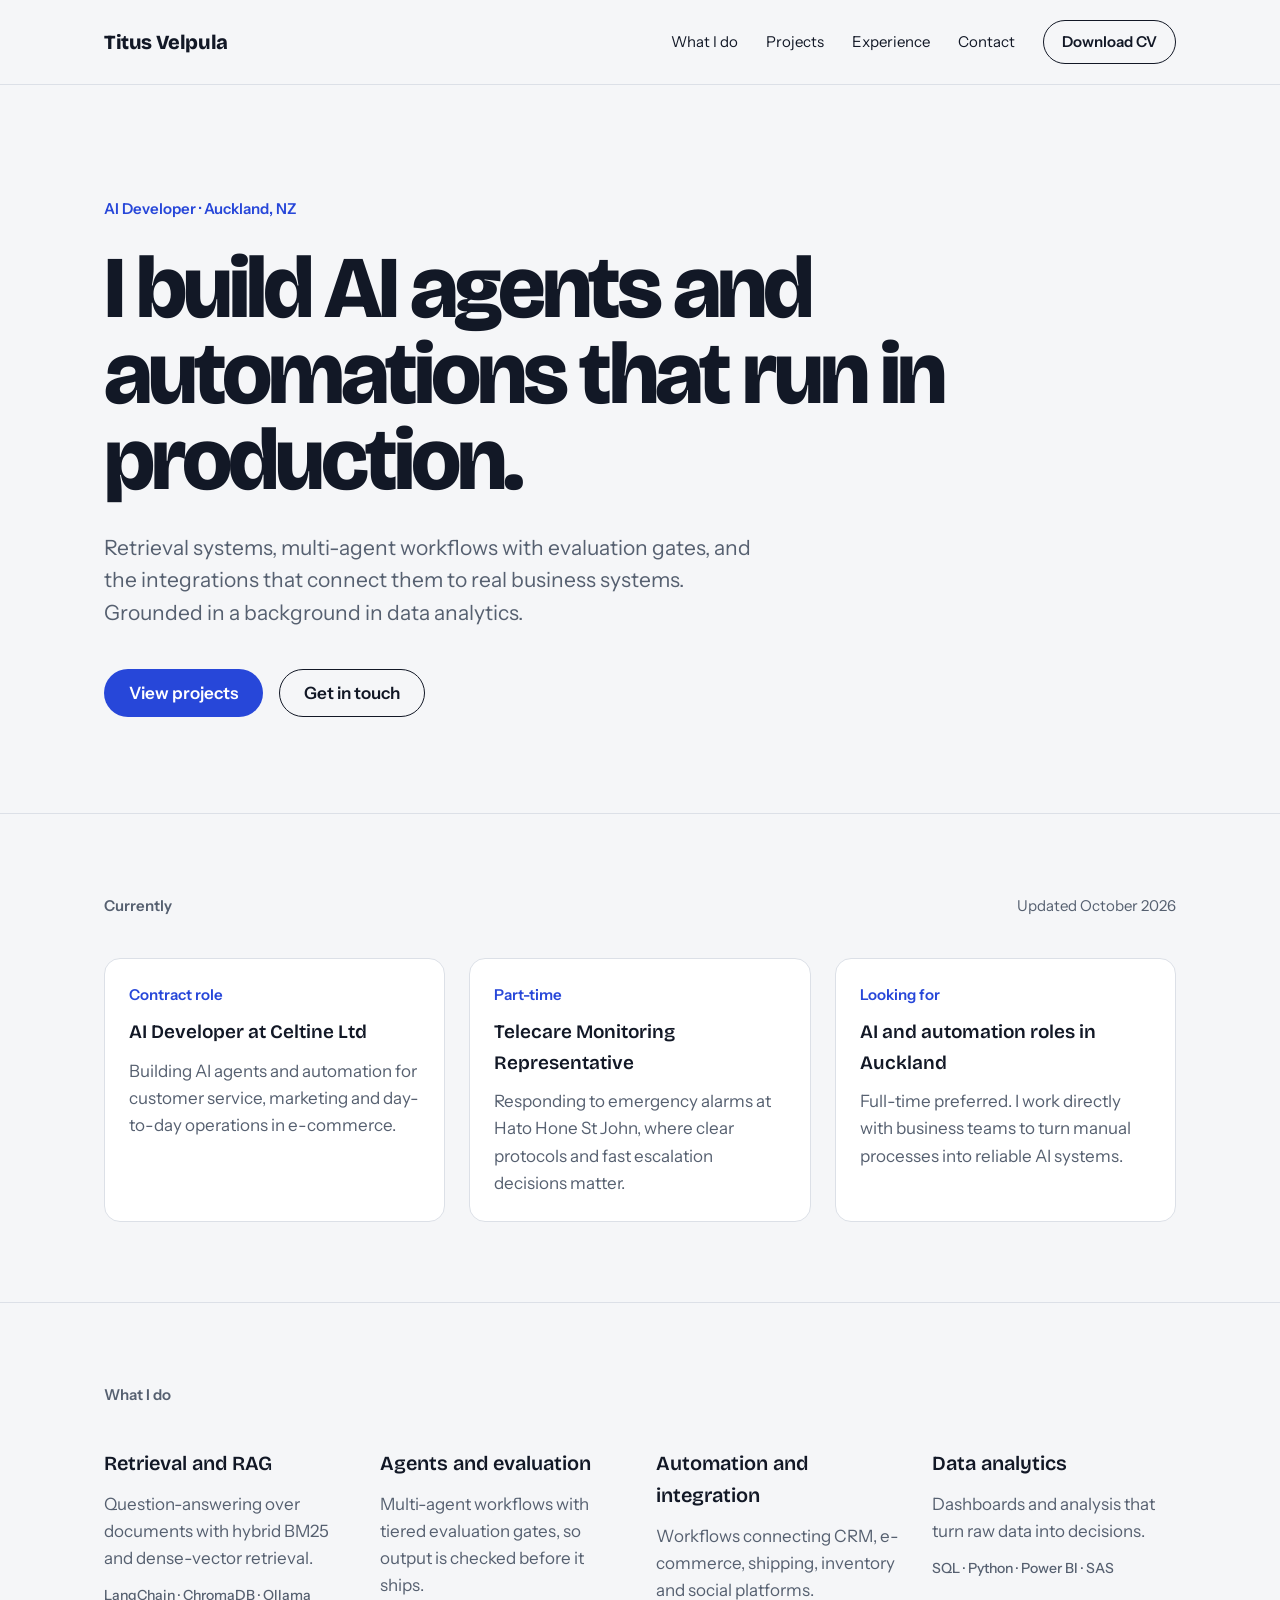
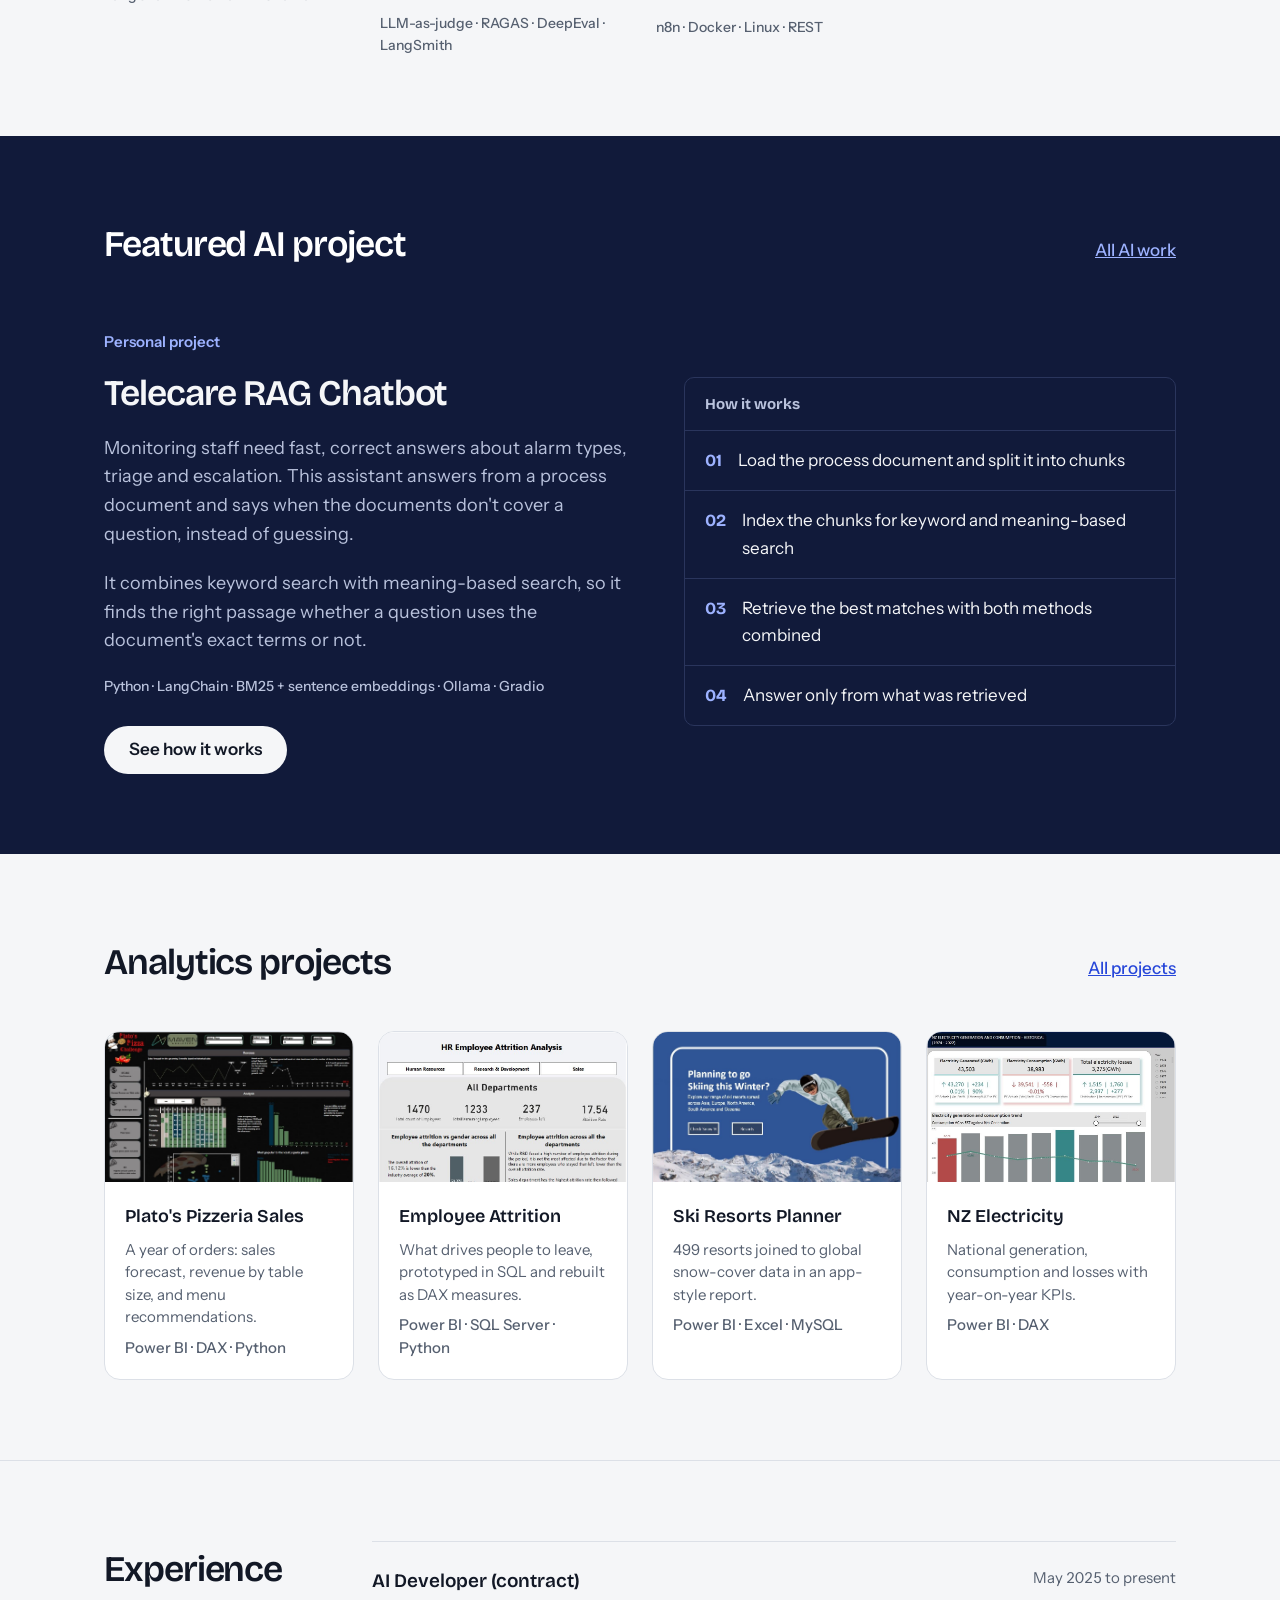
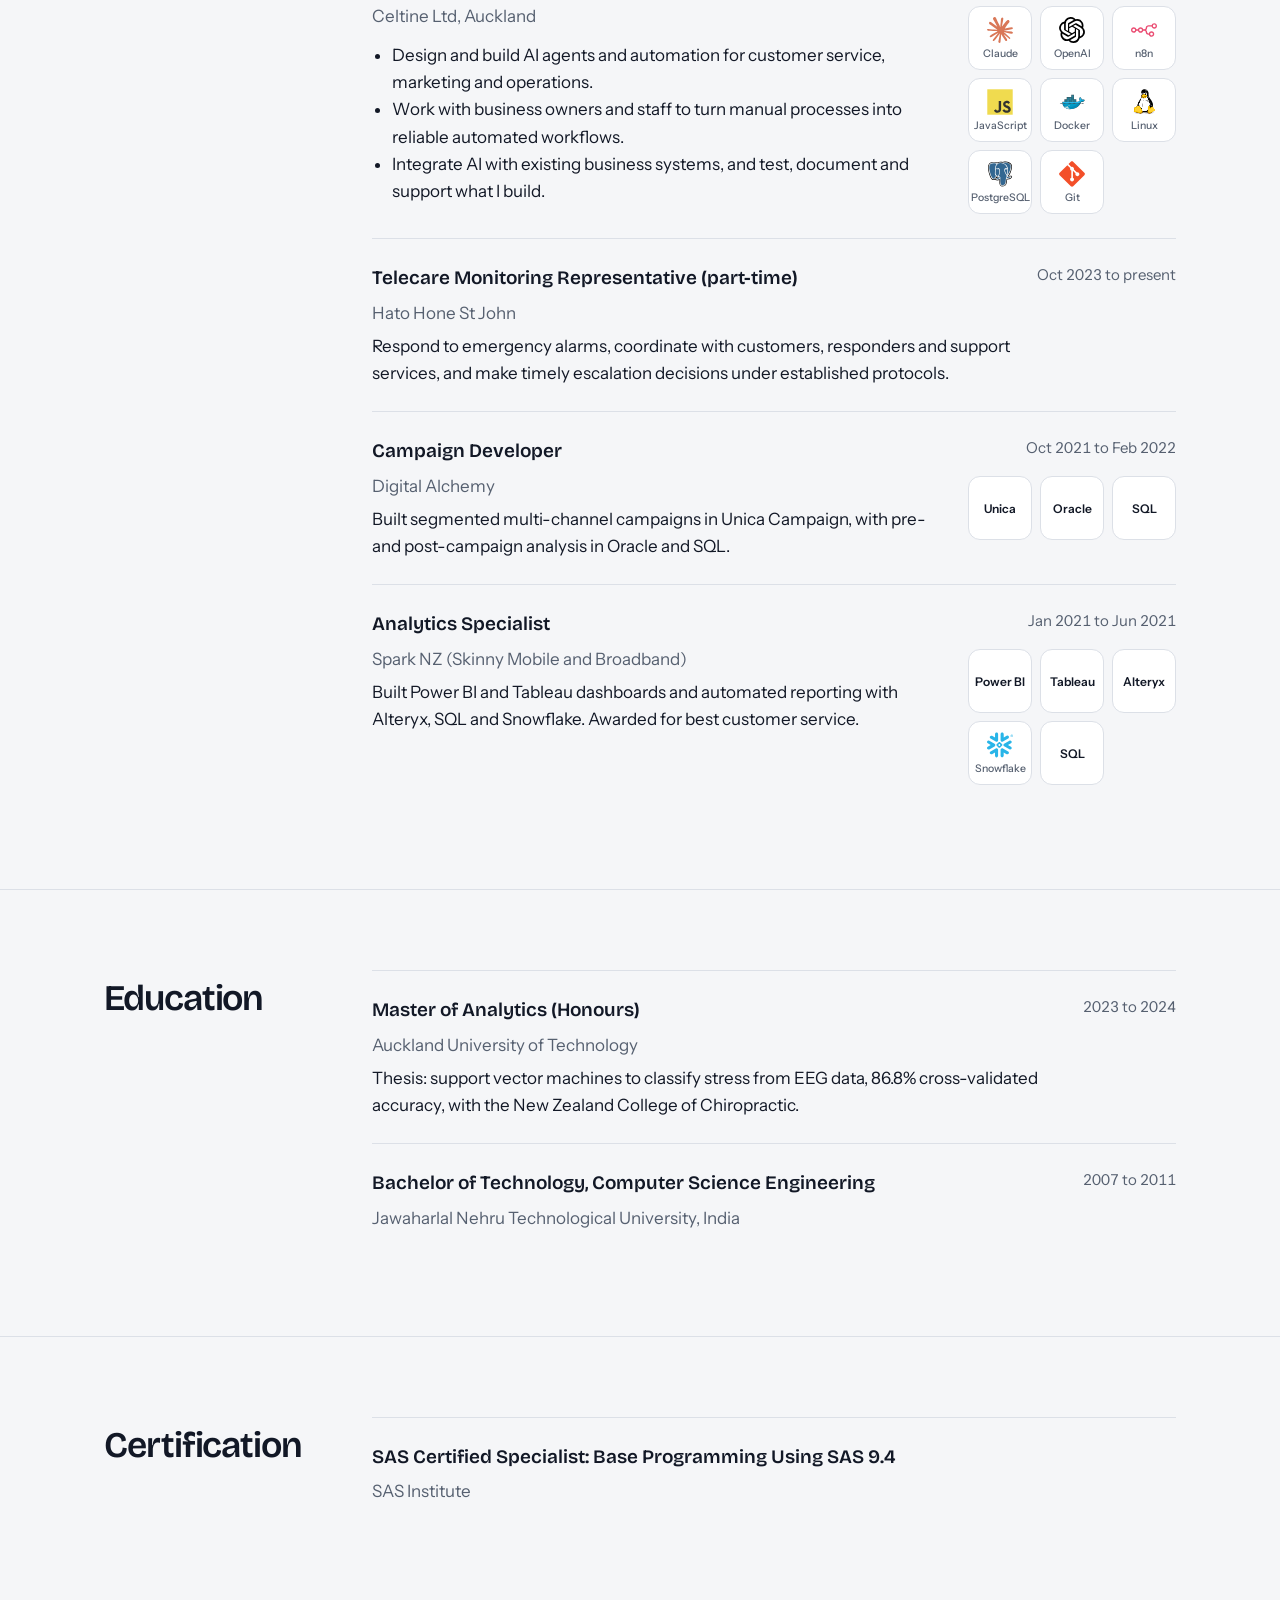
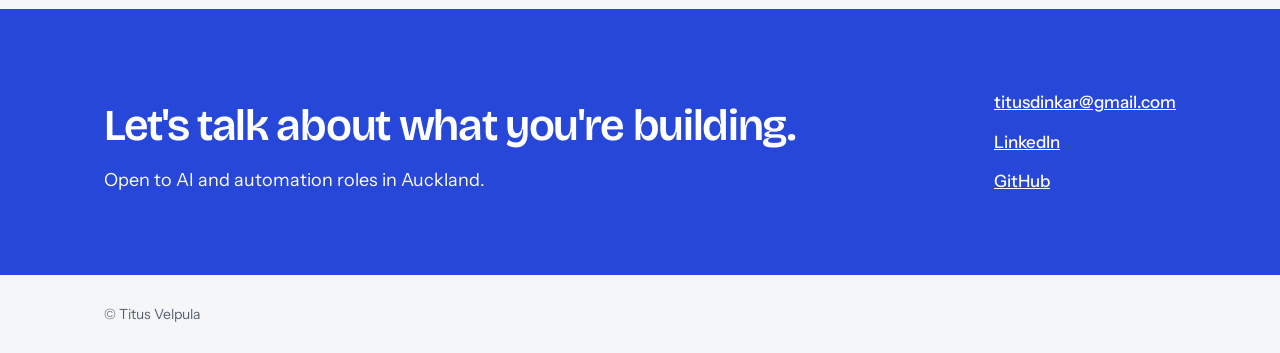
==== commit 15600454: "Keep Celtine content to the general role" ====
--- a/index.html
+++ b/index.html
@@ -51,14 +51,14 @@
       </div>
       <div class="grid grid-wide">
         <div class="card">
-          <p class="label">In production</p>
+          <p class="label">Contract role</p>
           <h3>AI Developer at Celtine Ltd</h3>
-          <p class="muted">Building and running AI agents and automation for a multi-brand e-commerce business: customer service, sales orders, stock checks and dropship tracking.</p>
+          <p class="muted">Building AI agents and automation for customer service, marketing and day-to-day operations in e-commerce.</p>
         </div>
         <div class="card">
-          <p class="label">Ready to go live</p>
-          <h3>Social media automation platform</h3>
-          <p class="muted">A multi-workflow agent system that writes, renders, reviews and publishes posts to Instagram, Facebook, Threads and TikTok.</p>
+          <p class="label">Part-time</p>
+          <h3>Telecare Monitoring Representative</h3>
+          <p class="muted">Responding to emergency alarms at Hato Hone St John, where clear protocols and fast escalation decisions matter.</p>
         </div>
         <div class="card">
           <p class="label">Looking for</p>
@@ -98,25 +98,32 @@
     </div>
   </section>
 
-  <!-- ===================== FEATURED PROJECT ===================== -->
+  <!-- ===================== FEATURED AI PROJECT ===================== -->
   <section class="dark" aria-labelledby="featured">
-    <div class="container section split">
-      <div class="split-text">
-        <p class="label">Featured project</p>
-        <h2 id="featured" class="h-feature">Customer-service agent system</h2>
-        <p class="lead on-dark-muted">Enquiries used to need staff to check several business systems before replying. This production system classifies each enquiry, gathers the conversation context and retrieves order and shipping details to draft a reply, or escalates to staff.</p>
-        <p class="lead on-dark-muted">Real cases shaped it: partial shipments can sit under variations of the original order number, so it now looks up separate dispatches too.</p>
-        <p class="stack">n8n · JavaScript · Claude and OpenAI APIs · structured output validation</p>
-        <div class="btn-row" style="margin-top:8px">
-          <a class="btn btn-light" href="projects.html">See all projects</a>
-        </div>
-      </div>
-      <div class="split-panel steps">
-        <div class="steps-title">How it works</div>
-        <div class="step"><span class="step-num">01</span><span>Classify the enquiry</span></div>
-        <div class="step"><span class="step-num">02</span><span>Gather the conversation context</span></div>
-        <div class="step"><span class="step-num">03</span><span>Retrieve order and shipping information</span></div>
-        <div class="step"><span class="step-num">04</span><span>Draft a validated reply, or escalate to staff</span></div>
+    <div class="container section">
+      <div class="section-head featured-head">
+        <h2 id="featured" class="h-section">Featured AI project</h2>
+        <a href="projects.html#ai" class="link-accent" style="font-weight:500">All AI work</a>
+      </div>
+
+      <div class="split feature">
+        <div class="split-text">
+          <p class="label">Personal project</p>
+          <h3 class="h-feature">Telecare RAG Chatbot</h3>
+          <p class="lead on-dark-muted">Monitoring staff need fast, correct answers about alarm types, triage and escalation. This assistant answers from a process document and says when the documents don't cover a question, instead of guessing.</p>
+          <p class="lead on-dark-muted">It combines keyword search with meaning-based search, so it finds the right passage whether a question uses the document's exact terms or not.</p>
+          <p class="stack">Python · LangChain · BM25 + sentence embeddings · Ollama · Gradio</p>
+          <div class="btn-row" style="margin-top:8px">
+            <a class="btn btn-light" href="projects.html#rag">See how it works</a>
+          </div>
+        </div>
+        <div class="split-panel steps">
+          <div class="steps-title">How it works</div>
+          <div class="step"><span class="step-num">01</span><span>Load the process document and split it into chunks</span></div>
+          <div class="step"><span class="step-num">02</span><span>Index the chunks for keyword and meaning-based search</span></div>
+          <div class="step"><span class="step-num">03</span><span>Retrieve the best matches with both methods combined</span></div>
+          <div class="step"><span class="step-num">04</span><span>Answer only from what was retrieved</span></div>
+        </div>
       </div>
     </div>
   </section>
@@ -176,10 +183,9 @@
             <h3>AI Developer (contract)</h3>
             <p class="muted">Celtine Ltd, Auckland</p>
             <ul>
-              <li>Map manual processes with operational staff and owners, and break them into steps an agent can own.</li>
-              <li>Automate sales orders, supplier stock checks, out-of-stock notices, dropship tracking and fraud screening across e-commerce, ERP, helpdesk and shipping systems.</li>
-              <li>Write evaluations, investigate production failures and remove silent failures; design for graceful degradation and escalation to staff.</li>
-              <li>Maintain the self-hosted Linux infrastructure behind it (Docker, Cloudflare Tunnel, backups, credentials).</li>
+              <li>Design and build AI agents and automation for customer service, marketing and operations.</li>
+              <li>Work with business owners and staff to turn manual processes into reliable automated workflows.</li>
+              <li>Integrate AI with existing business systems, and test, document and support what I build.</li>
             </ul>
           </div>
           <div class="job-side">
@@ -191,10 +197,7 @@
                 <li><img src="assets/logos/javascript.svg" alt="" width="26" height="26"><span>JavaScript</span></li>
                 <li><img src="assets/logos/docker.svg" alt="" width="26" height="26"><span>Docker</span></li>
                 <li><img src="assets/logos/linux.svg" alt="" width="26" height="26"><span>Linux</span></li>
-                <li><img src="assets/logos/cloudflare.svg" alt="" width="26" height="26"><span>Cloudflare</span></li>
-                <li><img src="assets/logos/supabase.svg" alt="" width="26" height="26"><span>Supabase</span></li>
                 <li><img src="assets/logos/postgresql.svg" alt="" width="26" height="26"><span>PostgreSQL</span></li>
-                <li><img src="assets/logos/magento.svg" alt="" width="26" height="26"><span>Magento 2</span></li>
                 <li><img src="assets/logos/git.svg" alt="" width="26" height="26"><span>Git</span></li>
             </ul>
           </div>
--- a/styles.css
+++ b/styles.css
@@ -243,6 +243,38 @@
 a > .shot { display: block; }
 .walkthrough { width: 100%; max-width: 360px; border-radius: 10px; border: 1px solid var(--line); background: var(--soft); }
 
+/* ---------- AI case studies ---------- */
+.case { padding: 56px 0; border-top: 1px solid var(--line); display: flex; flex-direction: column; gap: 28px; }
+.case-head { max-width: 780px; display: flex; flex-direction: column; gap: 12px; }
+.case-head h2 { font-size: 32px; font-weight: 700; line-height: 1.12; letter-spacing: -0.025em; }
+.case h3 { font-size: 17px; font-weight: 700; }
+.case ul { padding-left: 20px; display: flex; flex-direction: column; gap: 8px; margin-top: 10px; }
+.case b { font-weight: 600; }
+
+
+.patterns { display: grid; grid-template-columns: repeat(auto-fit, minmax(240px, 1fr)); gap: 16px; }
+.patterns > div {
+  background: var(--card); border: 1px solid var(--line); border-radius: 14px;
+  padding: 22px; display: flex; flex-direction: column; gap: 8px;
+}
+.patterns-3 { grid-template-columns: repeat(auto-fit, minmax(280px, 1fr)); }
+.patterns p { font-size: 15.5px; line-height: 1.55; color: var(--muted); }
+
+/* ---------- Grouping: AI vs analytics ---------- */
+.group-head { padding-top: 72px; padding-bottom: 8px; display: flex; flex-direction: column; gap: 10px; scroll-margin-top: 16px; }
+.group-title { font-size: clamp(36px, 5vw, 52px); font-weight: 800; letter-spacing: -0.035em; line-height: 1; }
+.group-head + section > .case:first-child, .group-head + section > .project:first-child { border-top: 0; }
+.group-head#analytics { border-top: 1px solid var(--line); margin-top: 24px; }
+
+/* Featured AI projects on the home page */
+.featured-head { margin-bottom: 8px; }
+.dark .h-section { color: #FFFFFF; }
+.dark .link-accent { color: var(--on-dark-accent); }
+.feature { padding: 48px 0; }
+.feature + .feature { border-top: 1px solid var(--on-dark-line); }
+.feature:last-child { padding-bottom: 0; }
+h3.h-feature { font-size: 36px; }
+
 /* ---------- Contact band and footer ---------- */
 .accent-band { background: var(--accent); color: #FFFFFF; }
 .accent-band a { color: #FFFFFF; font-weight: 500; }
@@ -296,4 +328,7 @@
   .contact h2 { font-size: 34px; }
   .h-section { font-size: 30px; }
   .project h2 { font-size: 26px; }
-}
+  .case-head h2 { font-size: 26px; }
+  h3.h-feature { font-size: 28px; }
+  .group-head { padding-top: 48px; }
+}
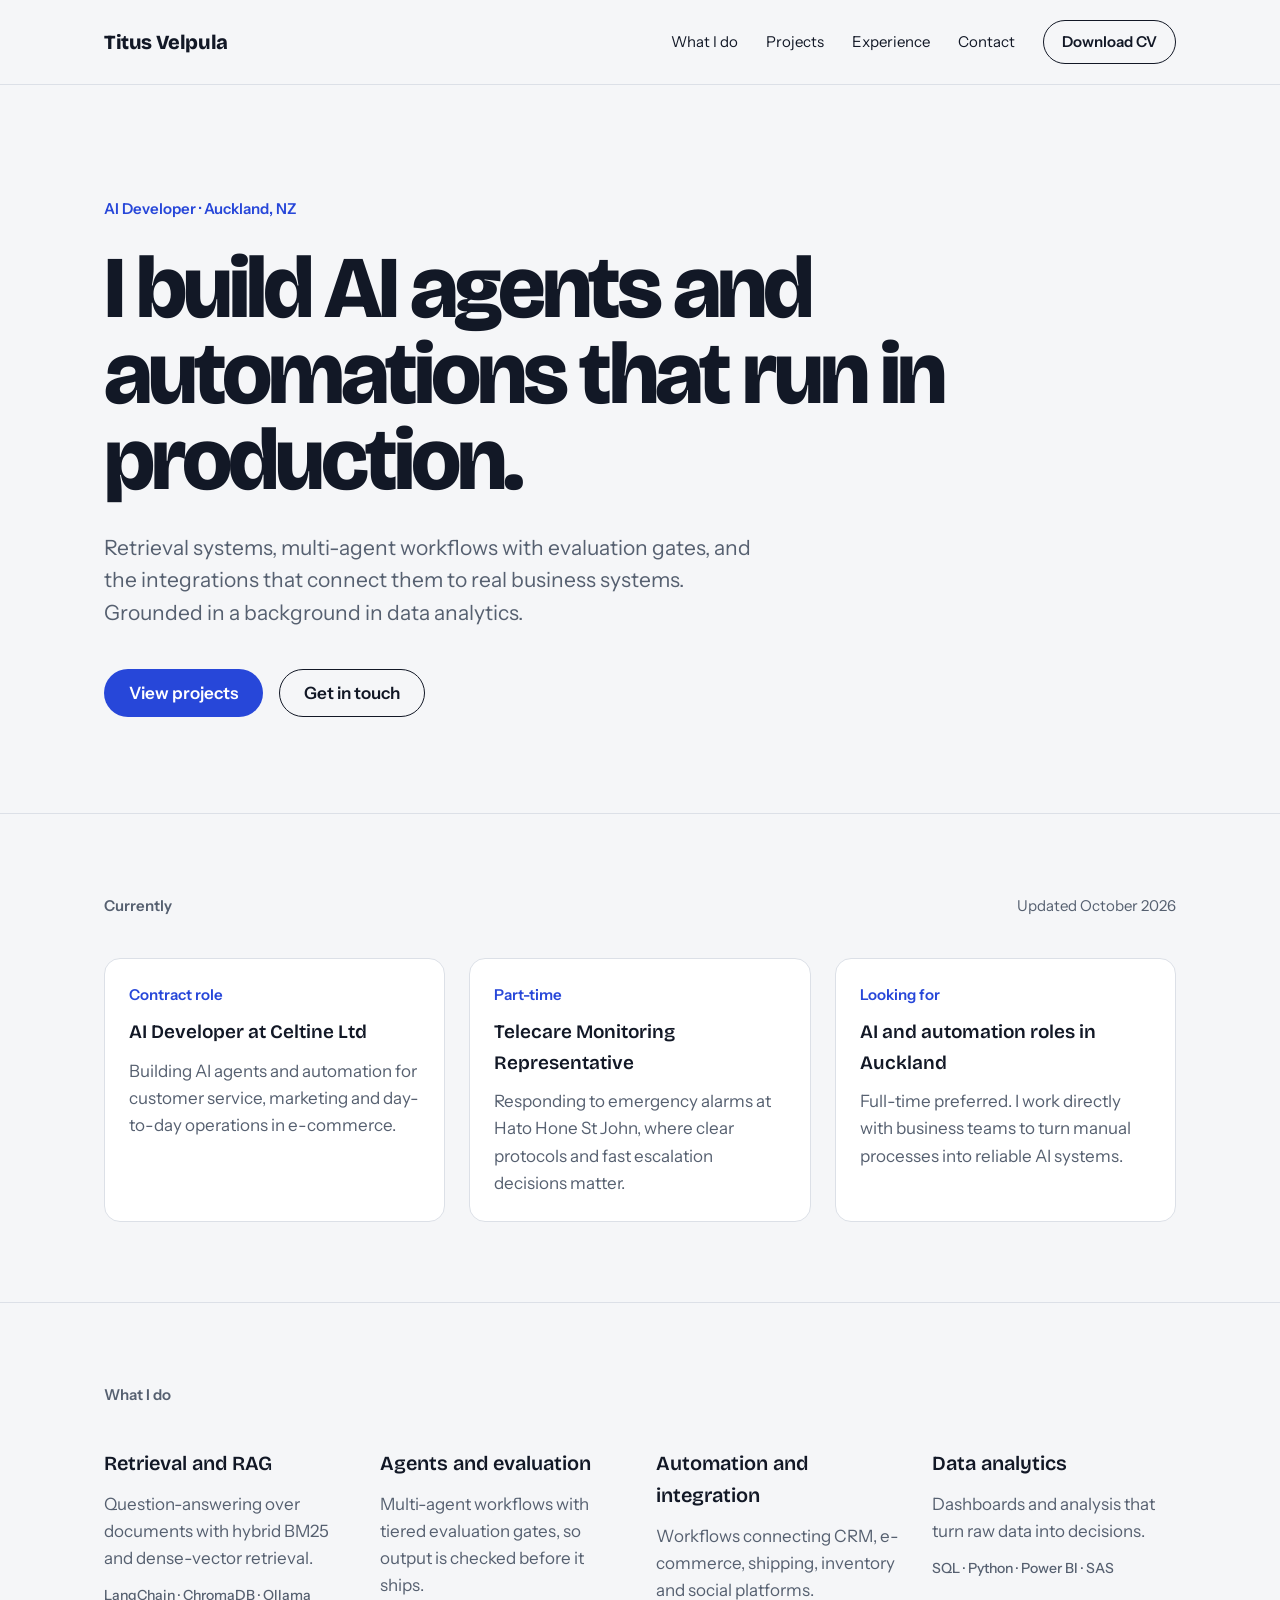
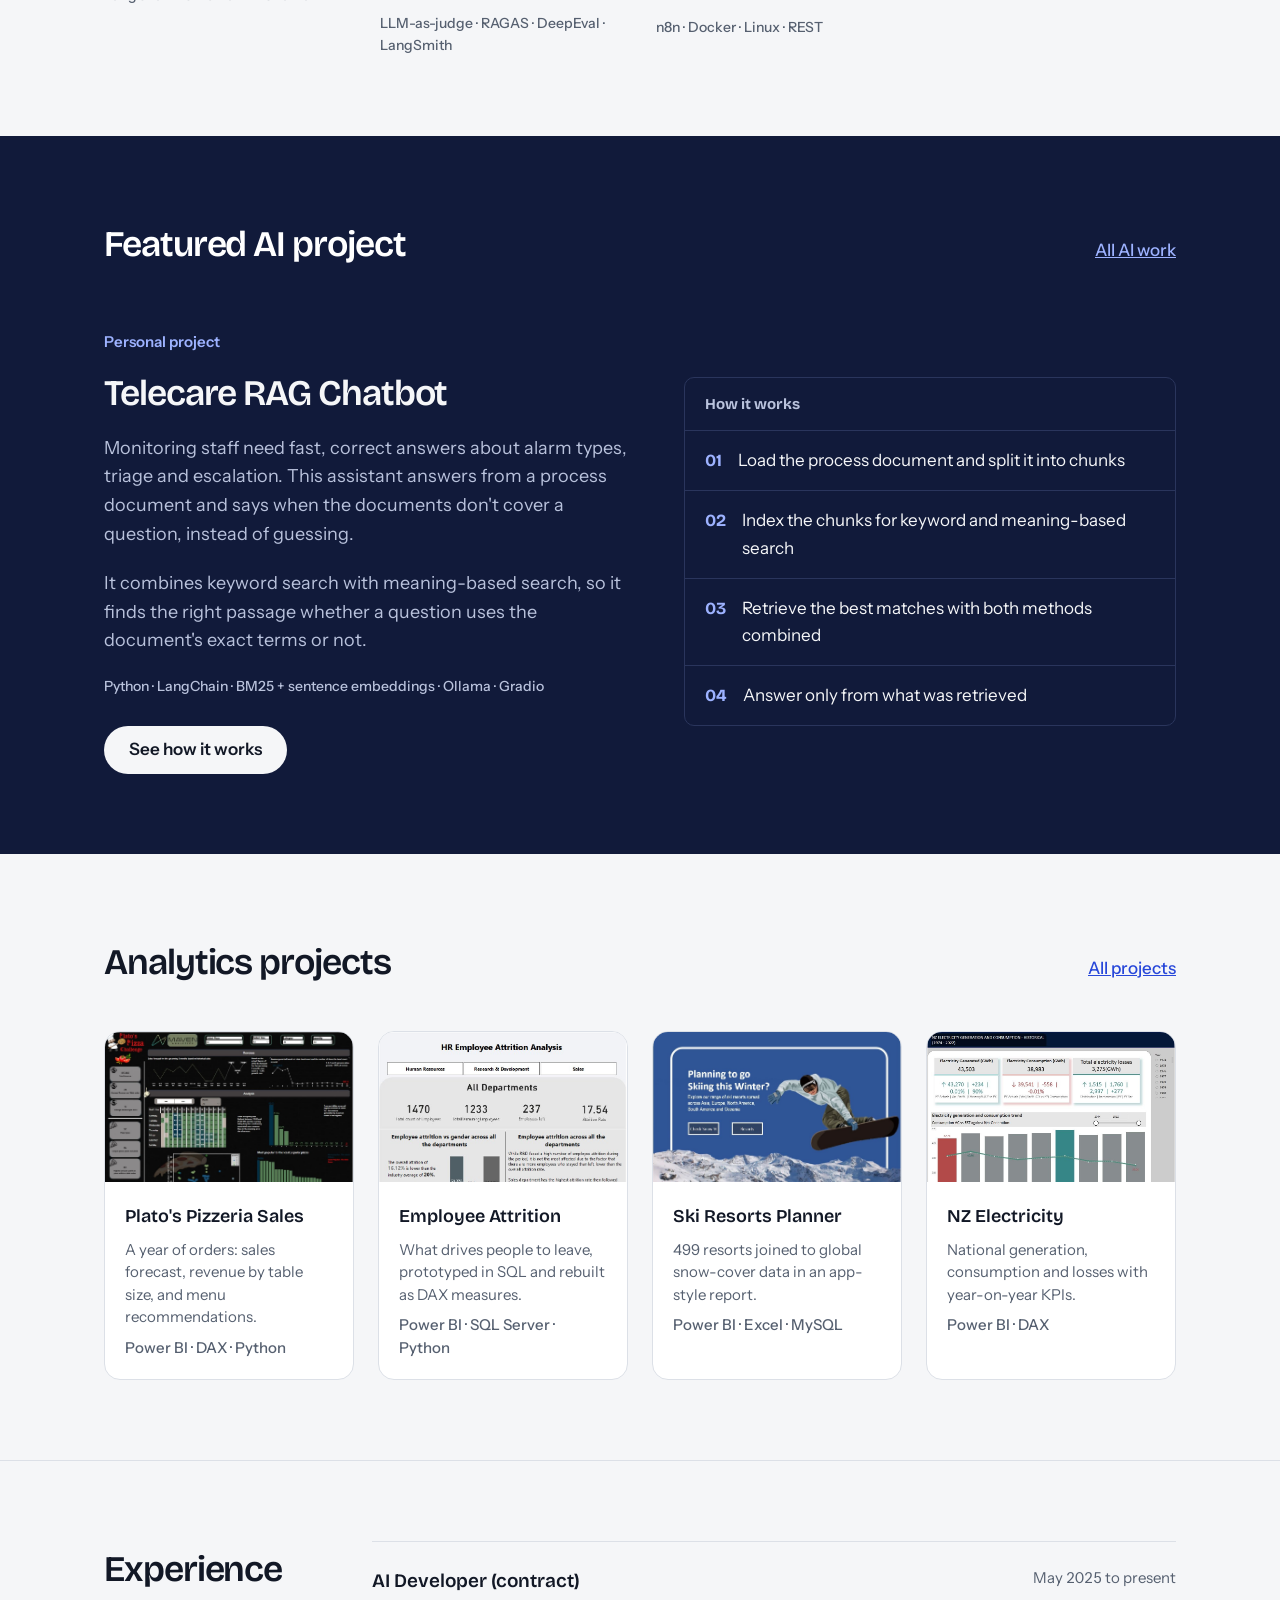
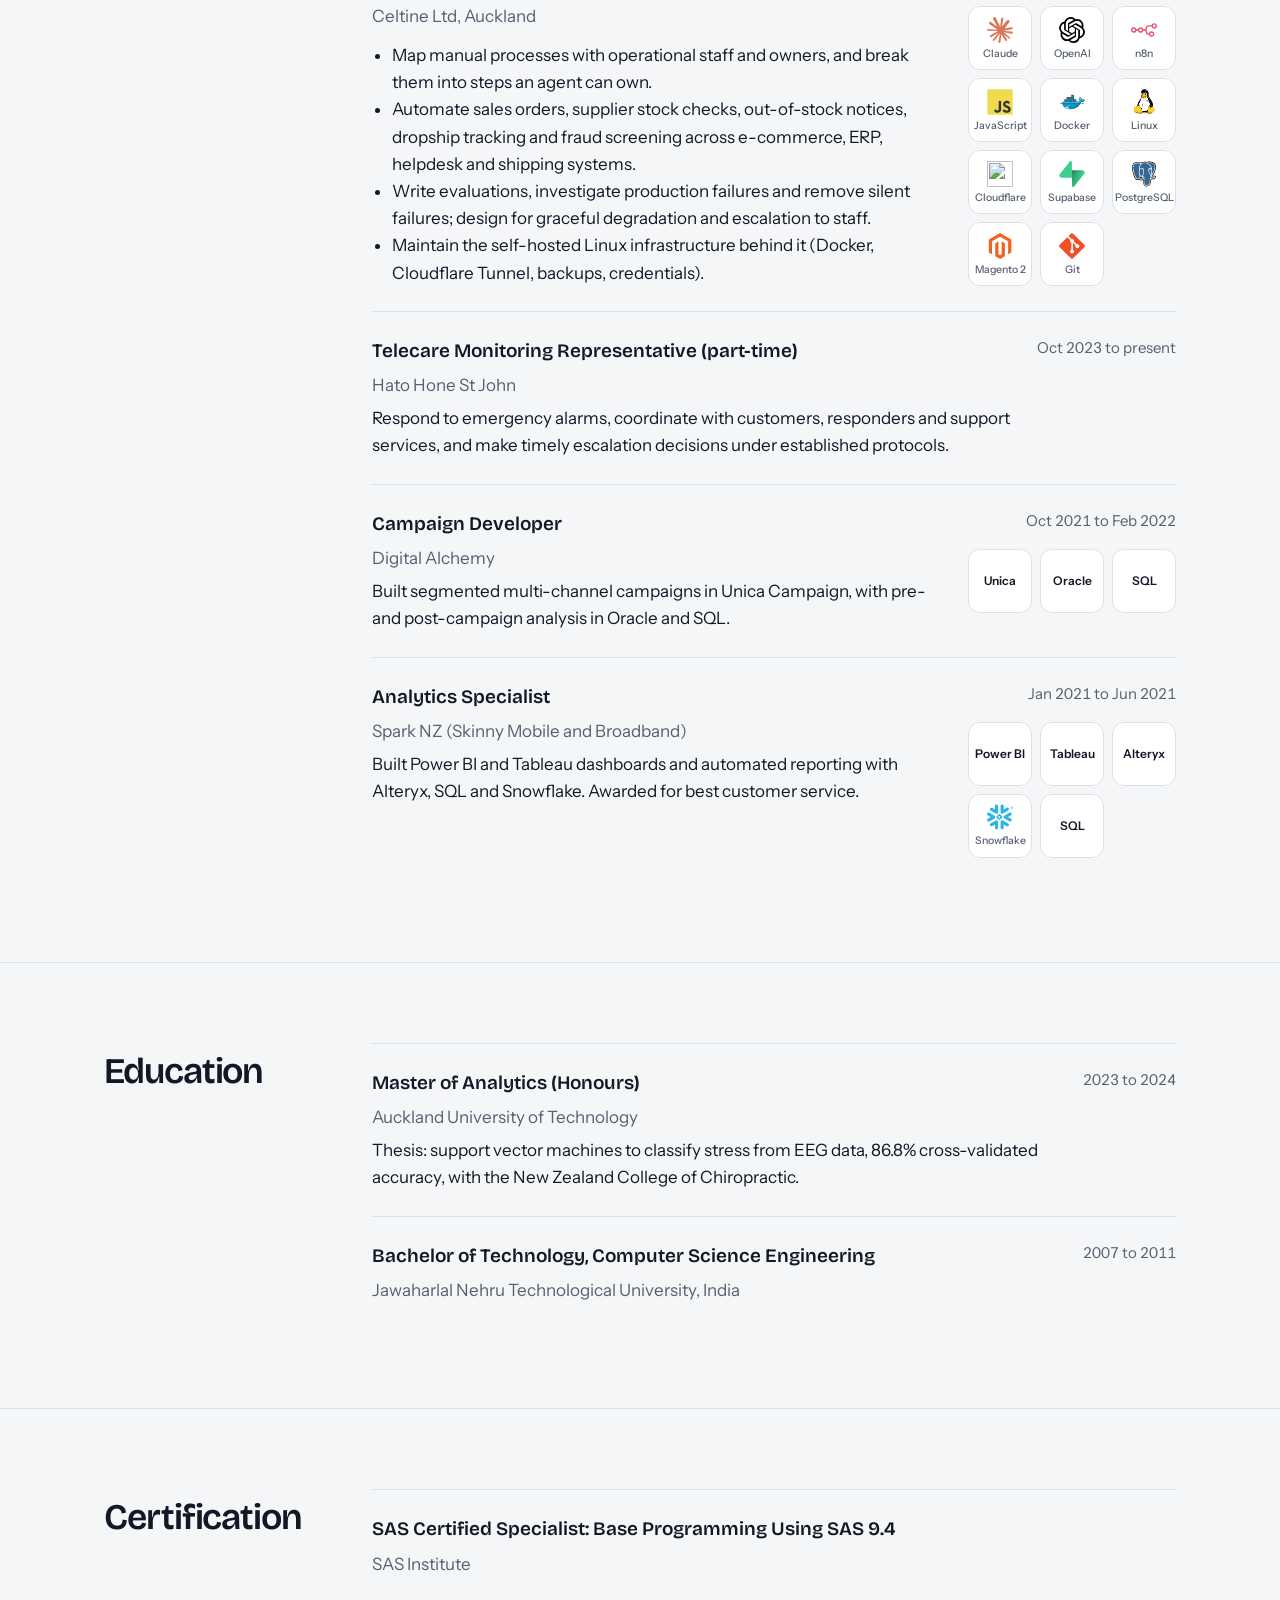
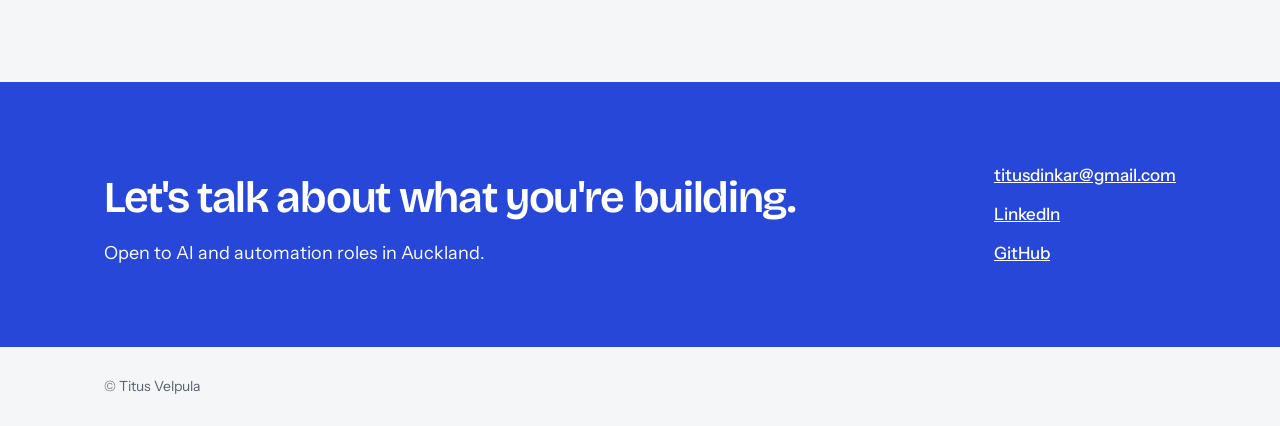
==== commit b6ff7fa3: "Restore AI Developer details and few other things" ====
--- a/index.html
+++ b/index.html
@@ -8,7 +8,7 @@
   <link rel="preconnect" href="https://fonts.googleapis.com">
   <link rel="preconnect" href="https://fonts.gstatic.com" crossorigin>
   <link href="https://fonts.googleapis.com/css2?family=Bricolage+Grotesque:opsz,wght@12..96,500;12..96,700;12..96,800&family=Instrument+Sans:wght@400;500;600&display=swap" rel="stylesheet">
-  <link rel="stylesheet" href="styles.css">
+  <link rel="stylesheet" href="styles.css?v=4">
 </head>
 <body>
 
@@ -183,9 +183,10 @@
             <h3>AI Developer (contract)</h3>
             <p class="muted">Celtine Ltd, Auckland</p>
             <ul>
-              <li>Design and build AI agents and automation for customer service, marketing and operations.</li>
-              <li>Work with business owners and staff to turn manual processes into reliable automated workflows.</li>
-              <li>Integrate AI with existing business systems, and test, document and support what I build.</li>
+              <li>Map manual processes with operational staff and owners, and break them into steps an agent can own.</li>
+              <li>Automate sales orders, supplier stock checks, out-of-stock notices, dropship tracking and fraud screening across e-commerce, ERP, helpdesk and shipping systems.</li>
+              <li>Write evaluations, investigate production failures and remove silent failures; design for graceful degradation and escalation to staff.</li>
+              <li>Maintain the self-hosted Linux infrastructure behind it (Docker, Cloudflare Tunnel, backups, credentials).</li>
             </ul>
           </div>
           <div class="job-side">
@@ -197,7 +198,10 @@
                 <li><img src="assets/logos/javascript.svg" alt="" width="26" height="26"><span>JavaScript</span></li>
                 <li><img src="assets/logos/docker.svg" alt="" width="26" height="26"><span>Docker</span></li>
                 <li><img src="assets/logos/linux.svg" alt="" width="26" height="26"><span>Linux</span></li>
+                <li><img src="assets/logos/cloudflare.svg" alt="" width="26" height="26"><span>Cloudflare</span></li>
+                <li><img src="assets/logos/supabase.svg" alt="" width="26" height="26"><span>Supabase</span></li>
                 <li><img src="assets/logos/postgresql.svg" alt="" width="26" height="26"><span>PostgreSQL</span></li>
+                <li><img src="assets/logos/magento.svg" alt="" width="26" height="26"><span>Magento 2</span></li>
                 <li><img src="assets/logos/git.svg" alt="" width="26" height="26"><span>Git</span></li>
             </ul>
           </div>
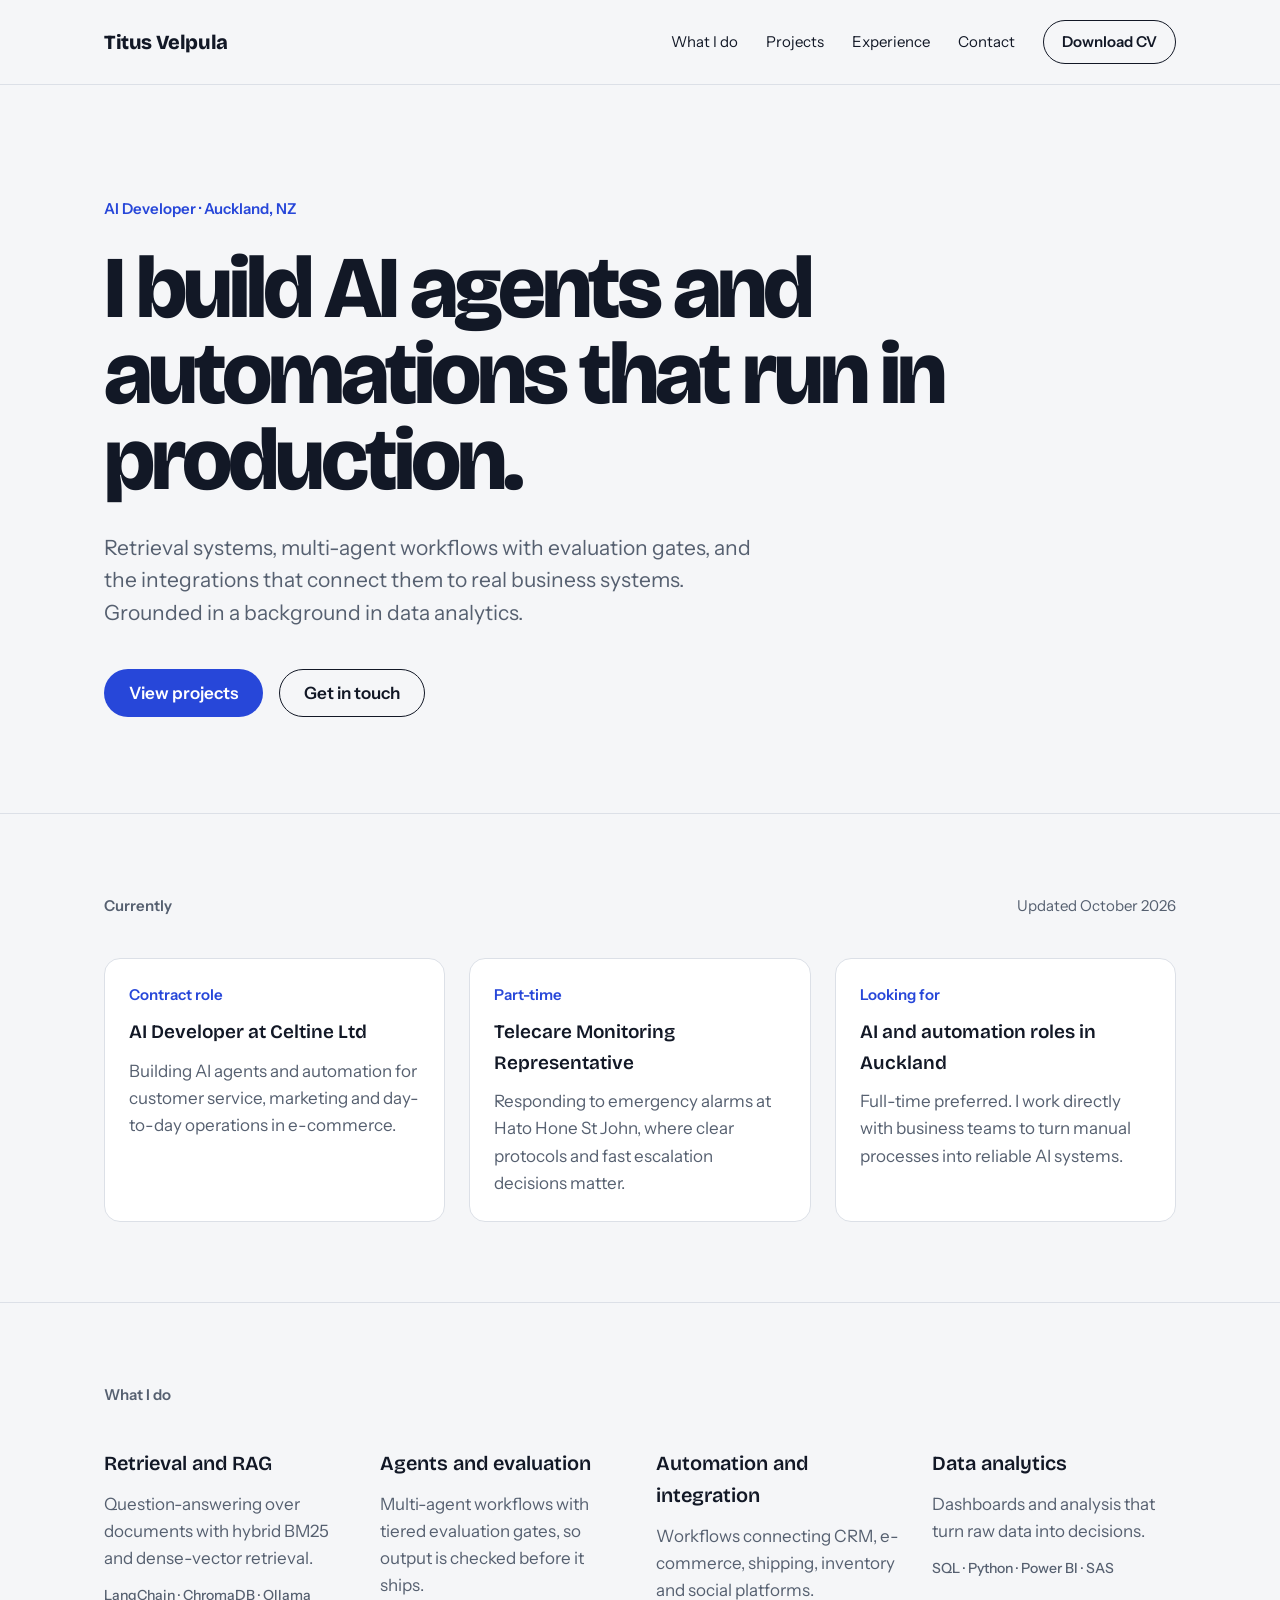
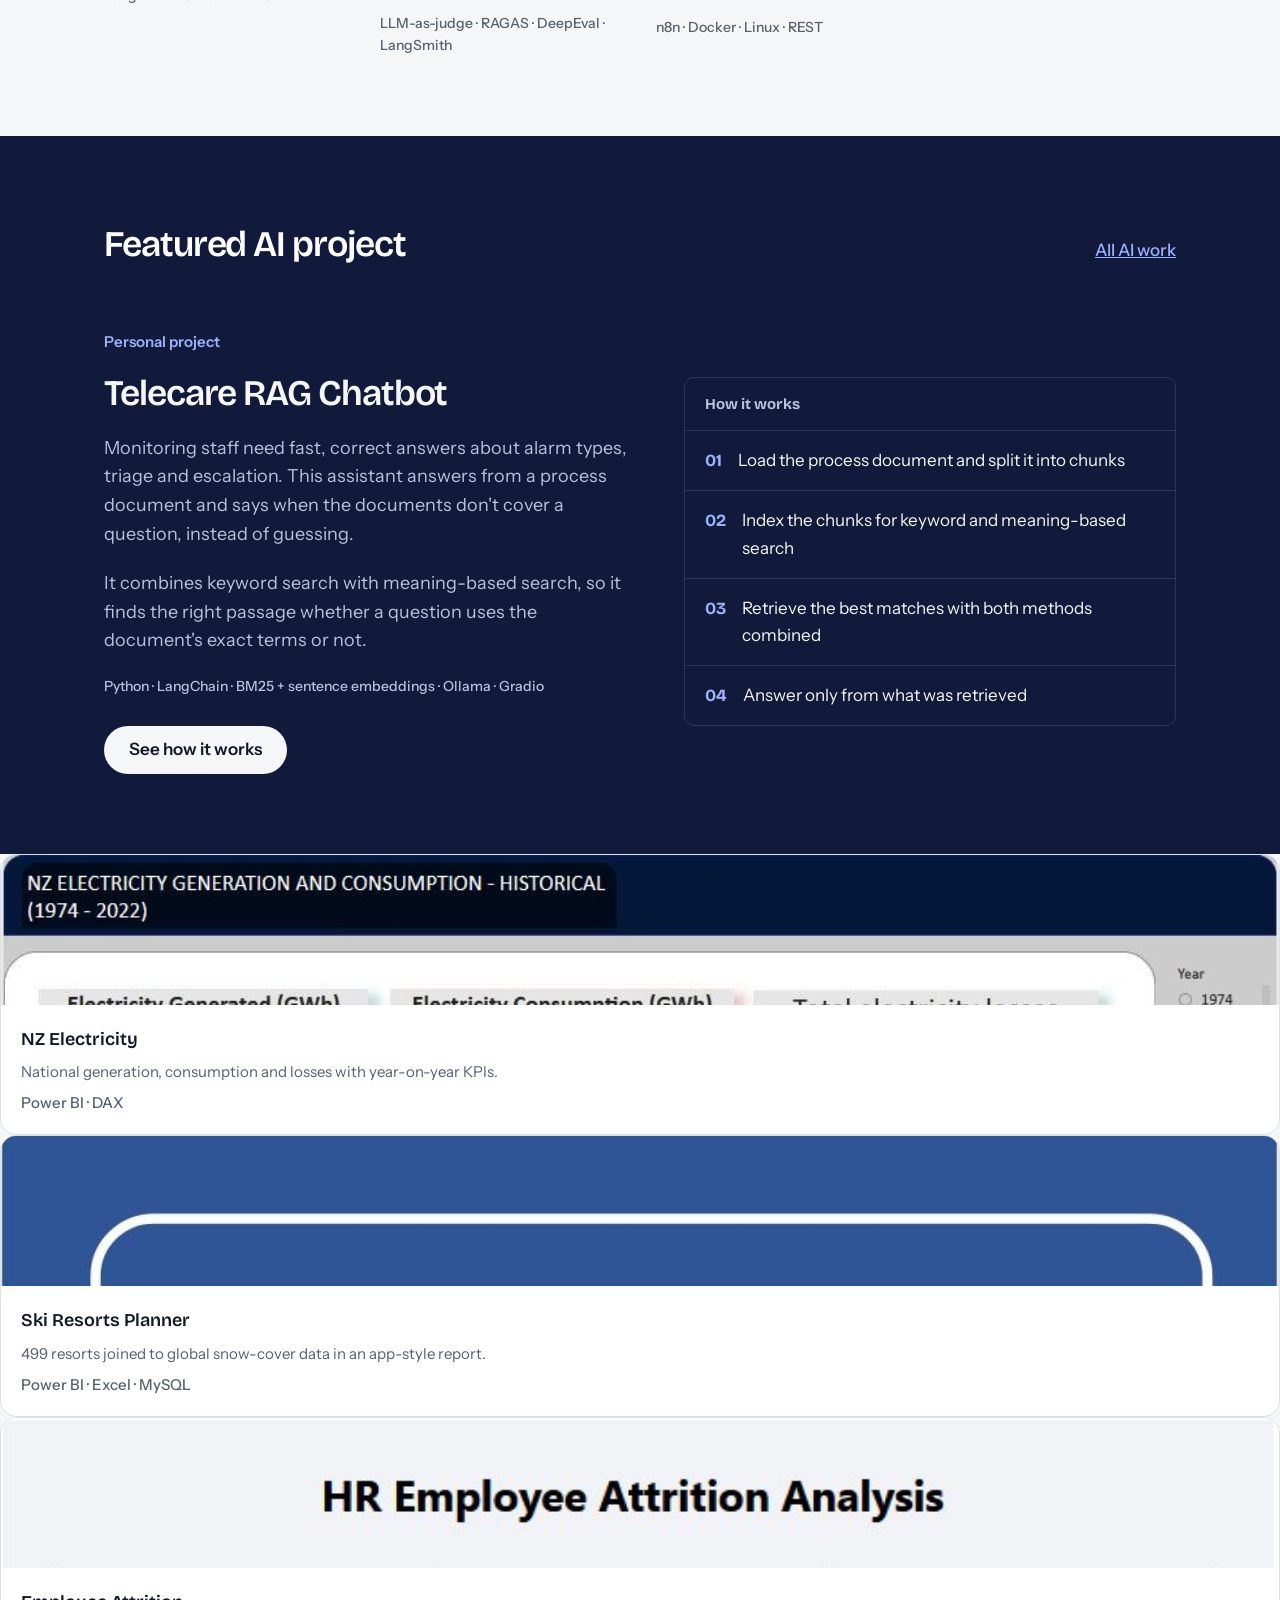
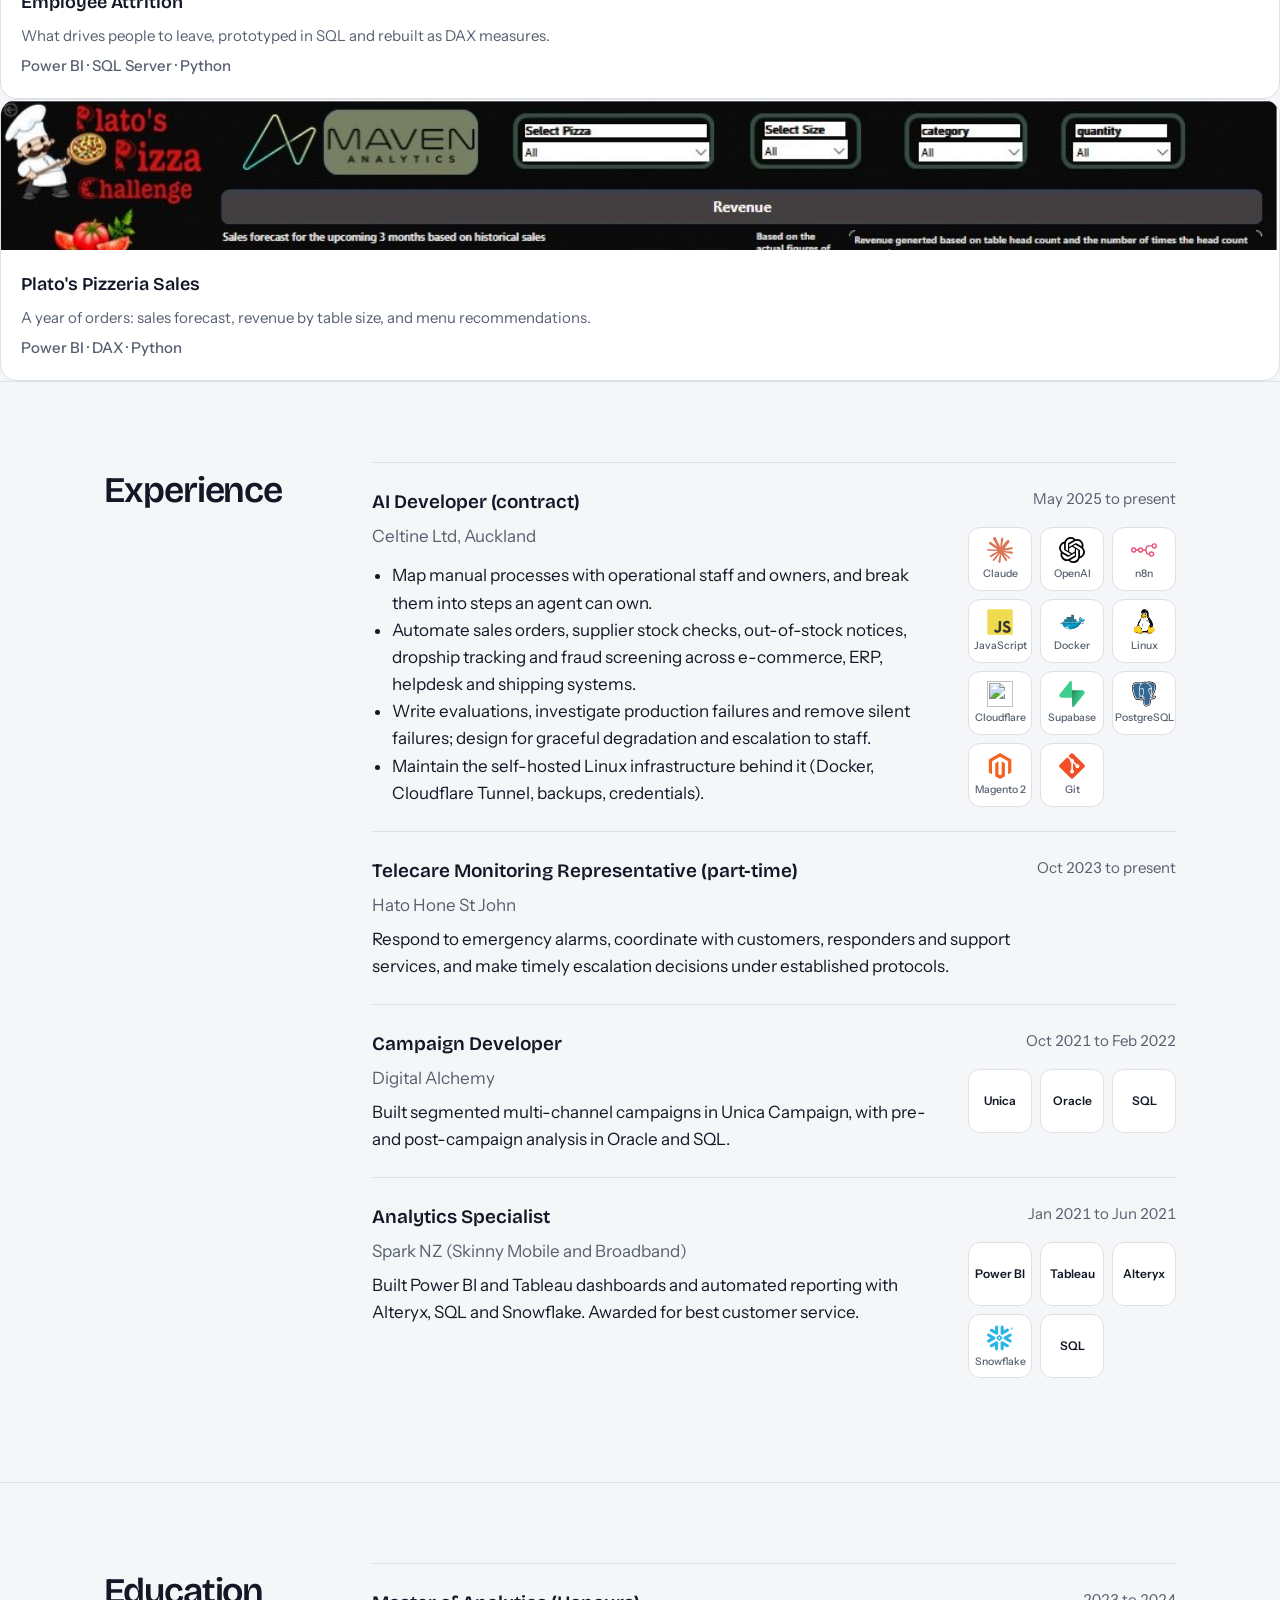
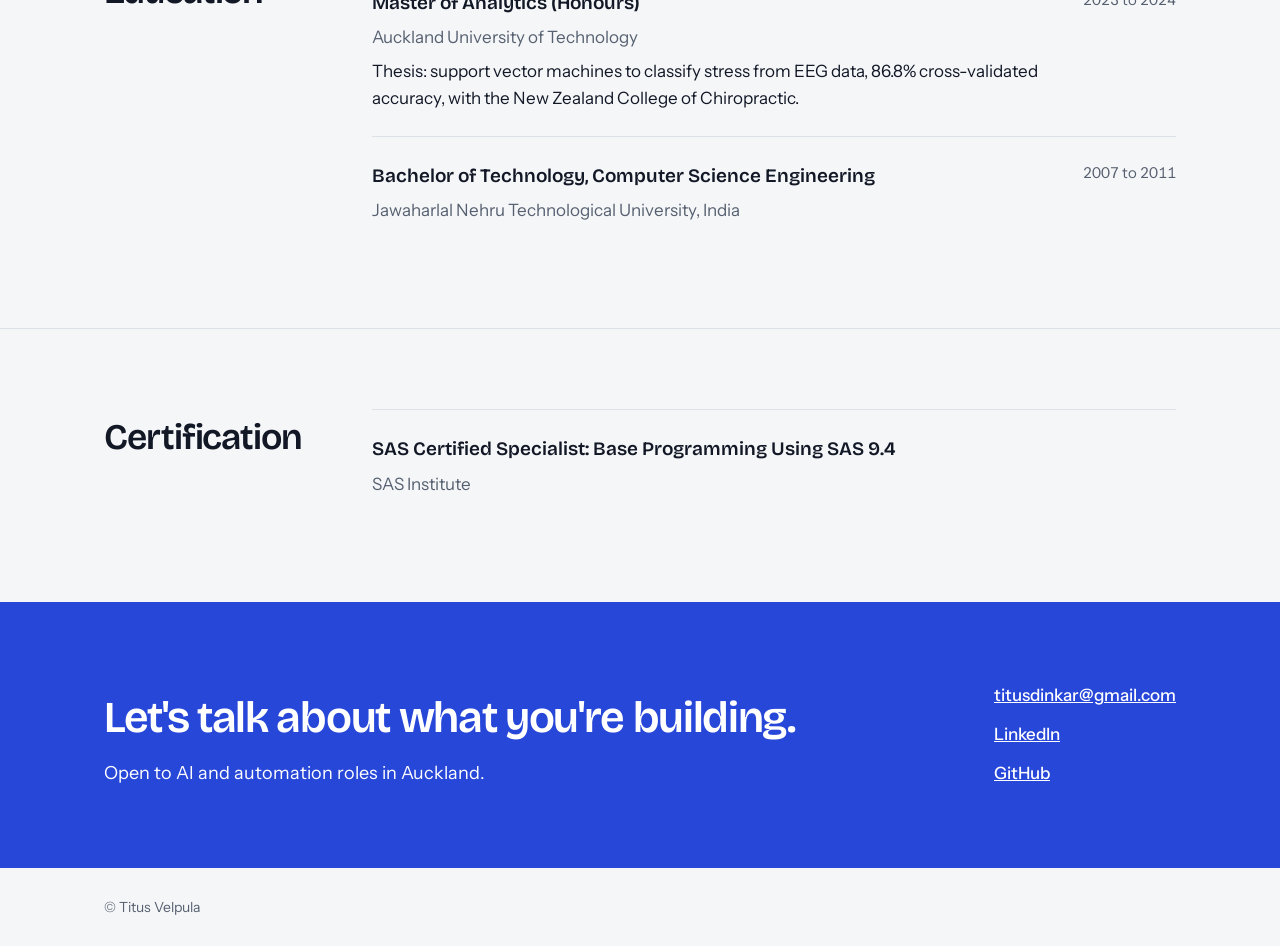
==== commit 06f2c688: "Reorder analytics projects; ski opens on page 1" ====
--- a/index.html
+++ b/index.html
@@ -129,19 +129,20 @@
   </section>
 
   <!-- ===================== ANALYTICS PROJECTS ===================== -->
-  <section class="section" aria-labelledby="analytics">
-    <div class="container">
-      <div class="section-head">
-        <h2 id="analytics" class="h-section">Analytics projects</h2>
-        <a href="projects.html#analytics" style="font-weight:500">All projects</a>
-      </div>
-      <div class="grid">
-        <a class="project-card" href="projects.html#pizza">
-          <img class="thumb" src="assets/pizza.jpg" alt="Plato's Pizzeria sales dashboard" loading="lazy">
+        <a class="project-card" href="projects.html#electricity">
+          <img class="thumb" src="assets/electricity.jpg" alt="NZ electricity dashboard" loading="lazy">
           <div class="body">
-            <h3>Plato's Pizzeria Sales</h3>
-            <p class="muted">A year of orders: sales forecast, revenue by table size, and menu recommendations.</p>
-            <p class="stack">Power BI · DAX · Python</p>
+            <h3>NZ Electricity</h3>
+            <p class="muted">National generation, consumption and losses with year-on-year KPIs.</p>
+            <p class="stack">Power BI · DAX</p>
+          </div>
+        </a>
+        <a class="project-card" href="projects.html#ski">
+          <img class="thumb" src="assets/ski.jpg" alt="Ski resorts planner report" loading="lazy">
+          <div class="body">
+            <h3>Ski Resorts Planner</h3>
+            <p class="muted">499 resorts joined to global snow-cover data in an app-style report.</p>
+            <p class="stack">Power BI · Excel · MySQL</p>
           </div>
         </a>
         <a class="project-card" href="projects.html#attrition">
@@ -152,25 +153,14 @@
             <p class="stack">Power BI · SQL Server · Python</p>
           </div>
         </a>
-        <a class="project-card" href="projects.html#ski">
-          <img class="thumb" src="assets/ski.jpg" alt="Ski resorts planner report" loading="lazy">
+        <a class="project-card" href="projects.html#pizza">
+          <img class="thumb" src="assets/pizza.jpg" alt="Plato's Pizzeria sales dashboard" loading="lazy">
           <div class="body">
-            <h3>Ski Resorts Planner</h3>
-            <p class="muted">499 resorts joined to global snow-cover data in an app-style report.</p>
-            <p class="stack">Power BI · Excel · MySQL</p>
+            <h3>Plato's Pizzeria Sales</h3>
+            <p class="muted">A year of orders: sales forecast, revenue by table size, and menu recommendations.</p>
+            <p class="stack">Power BI · DAX · Python</p>
           </div>
         </a>
-        <a class="project-card" href="projects.html#electricity">
-          <img class="thumb" src="assets/electricity.jpg" alt="NZ electricity dashboard" loading="lazy">
-          <div class="body">
-            <h3>NZ Electricity</h3>
-            <p class="muted">National generation, consumption and losses with year-on-year KPIs.</p>
-            <p class="stack">Power BI · DAX</p>
-          </div>
-        </a>
-      </div>
-    </div>
-  </section>
 
   <!-- ===================== EXPERIENCE ===================== -->
   <section id="experience" class="section border-top" aria-labelledby="exp-h">
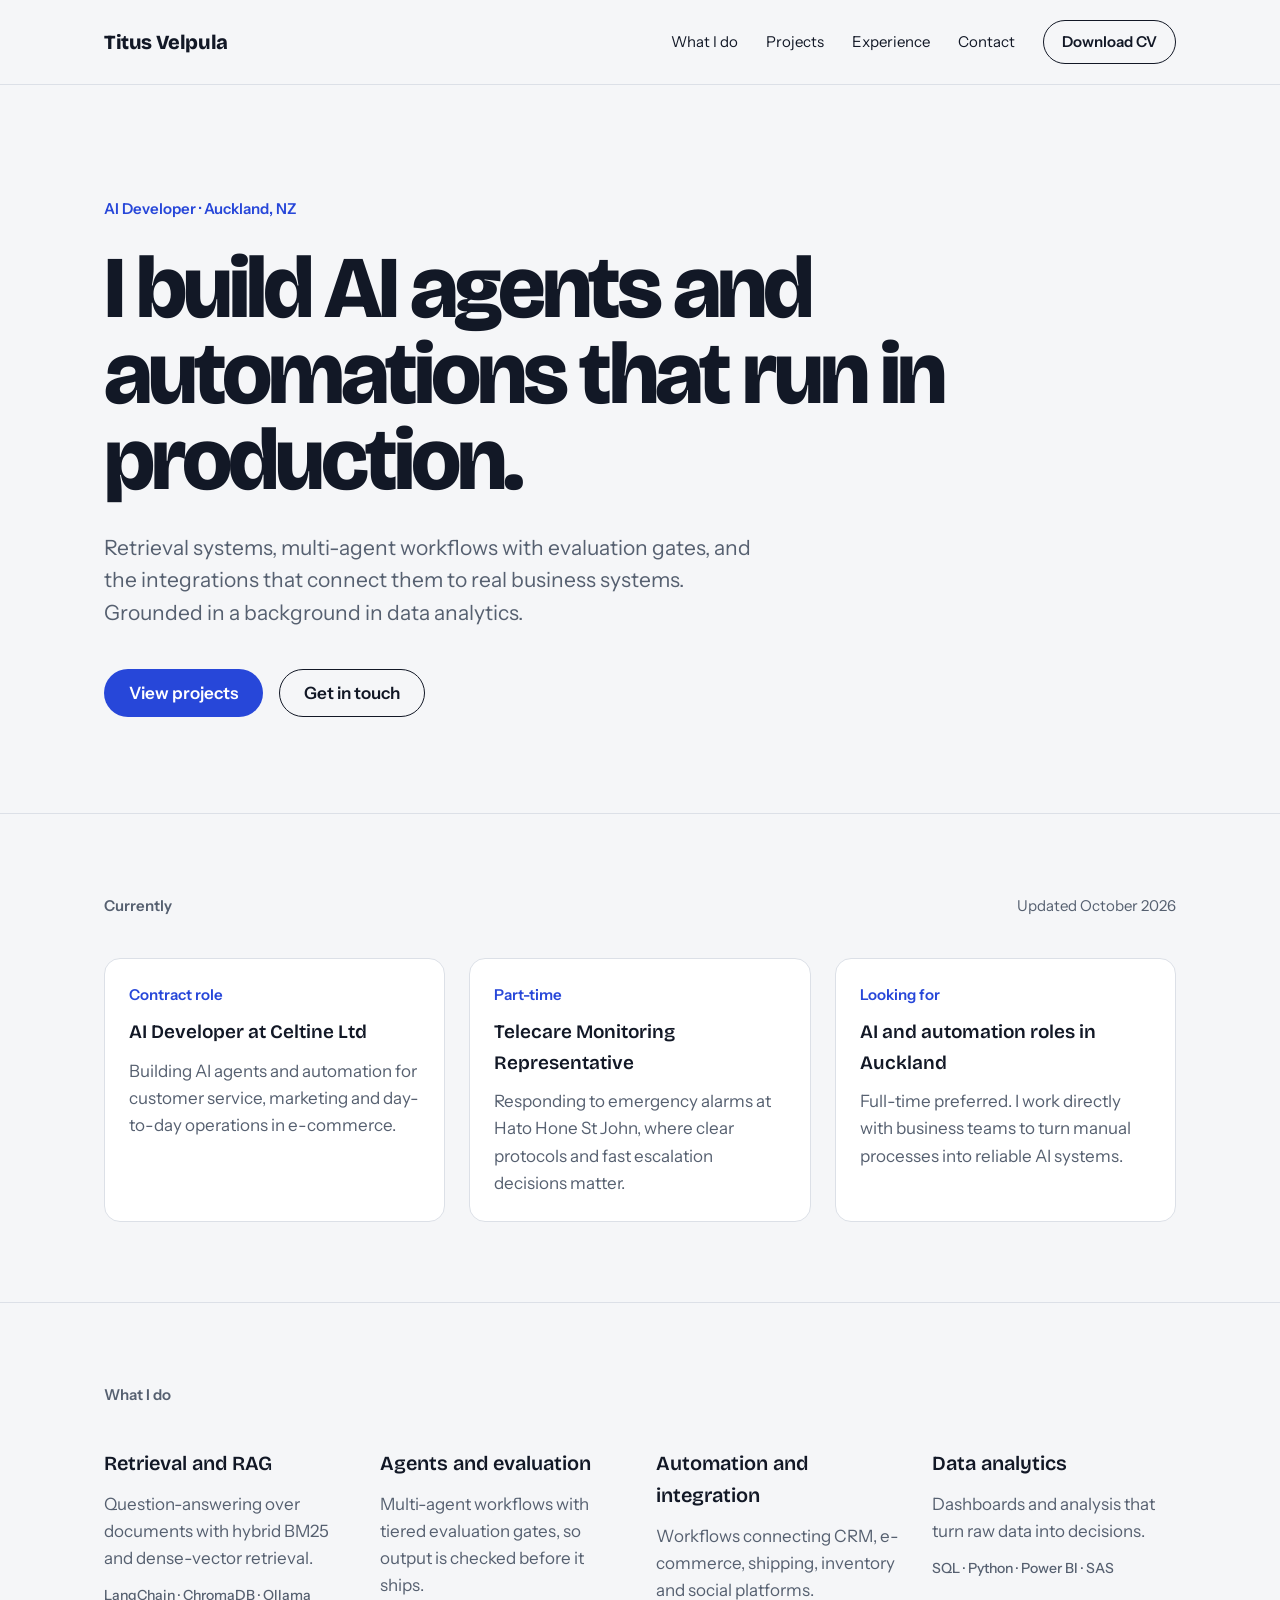
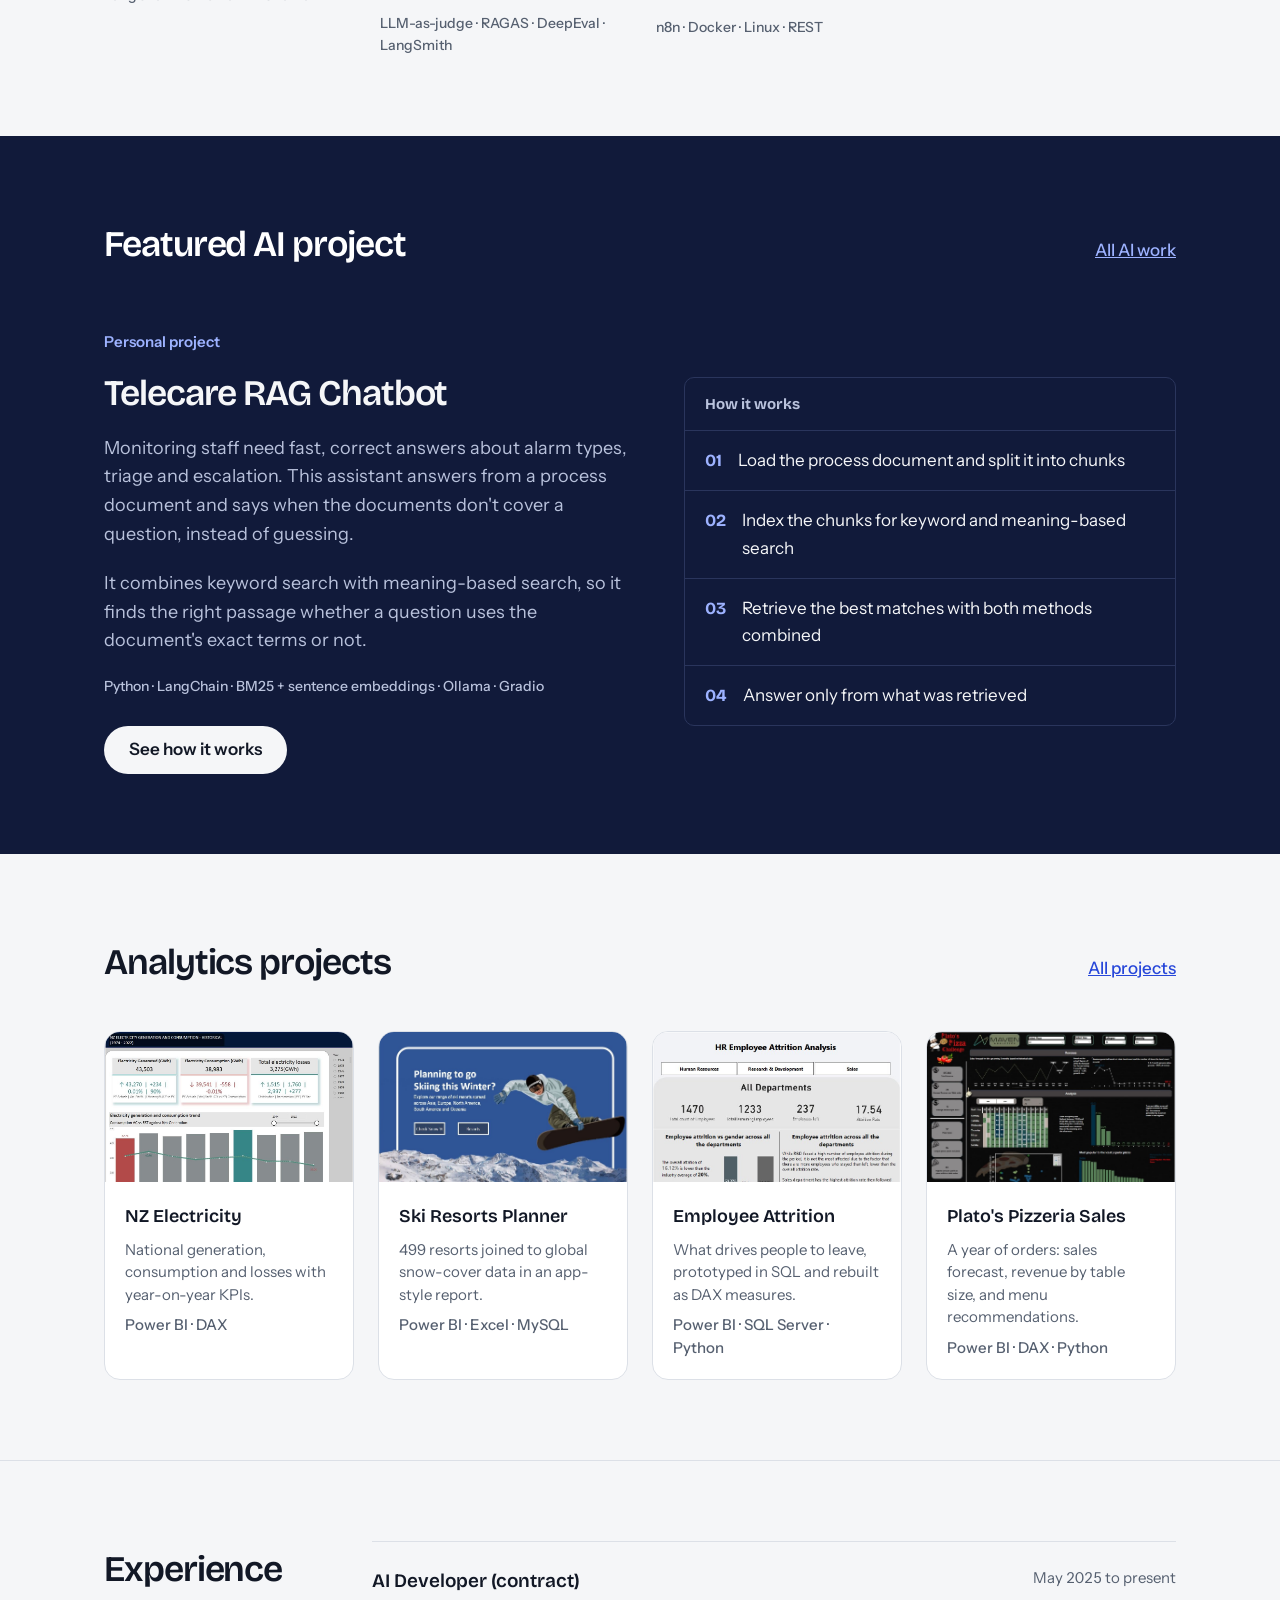
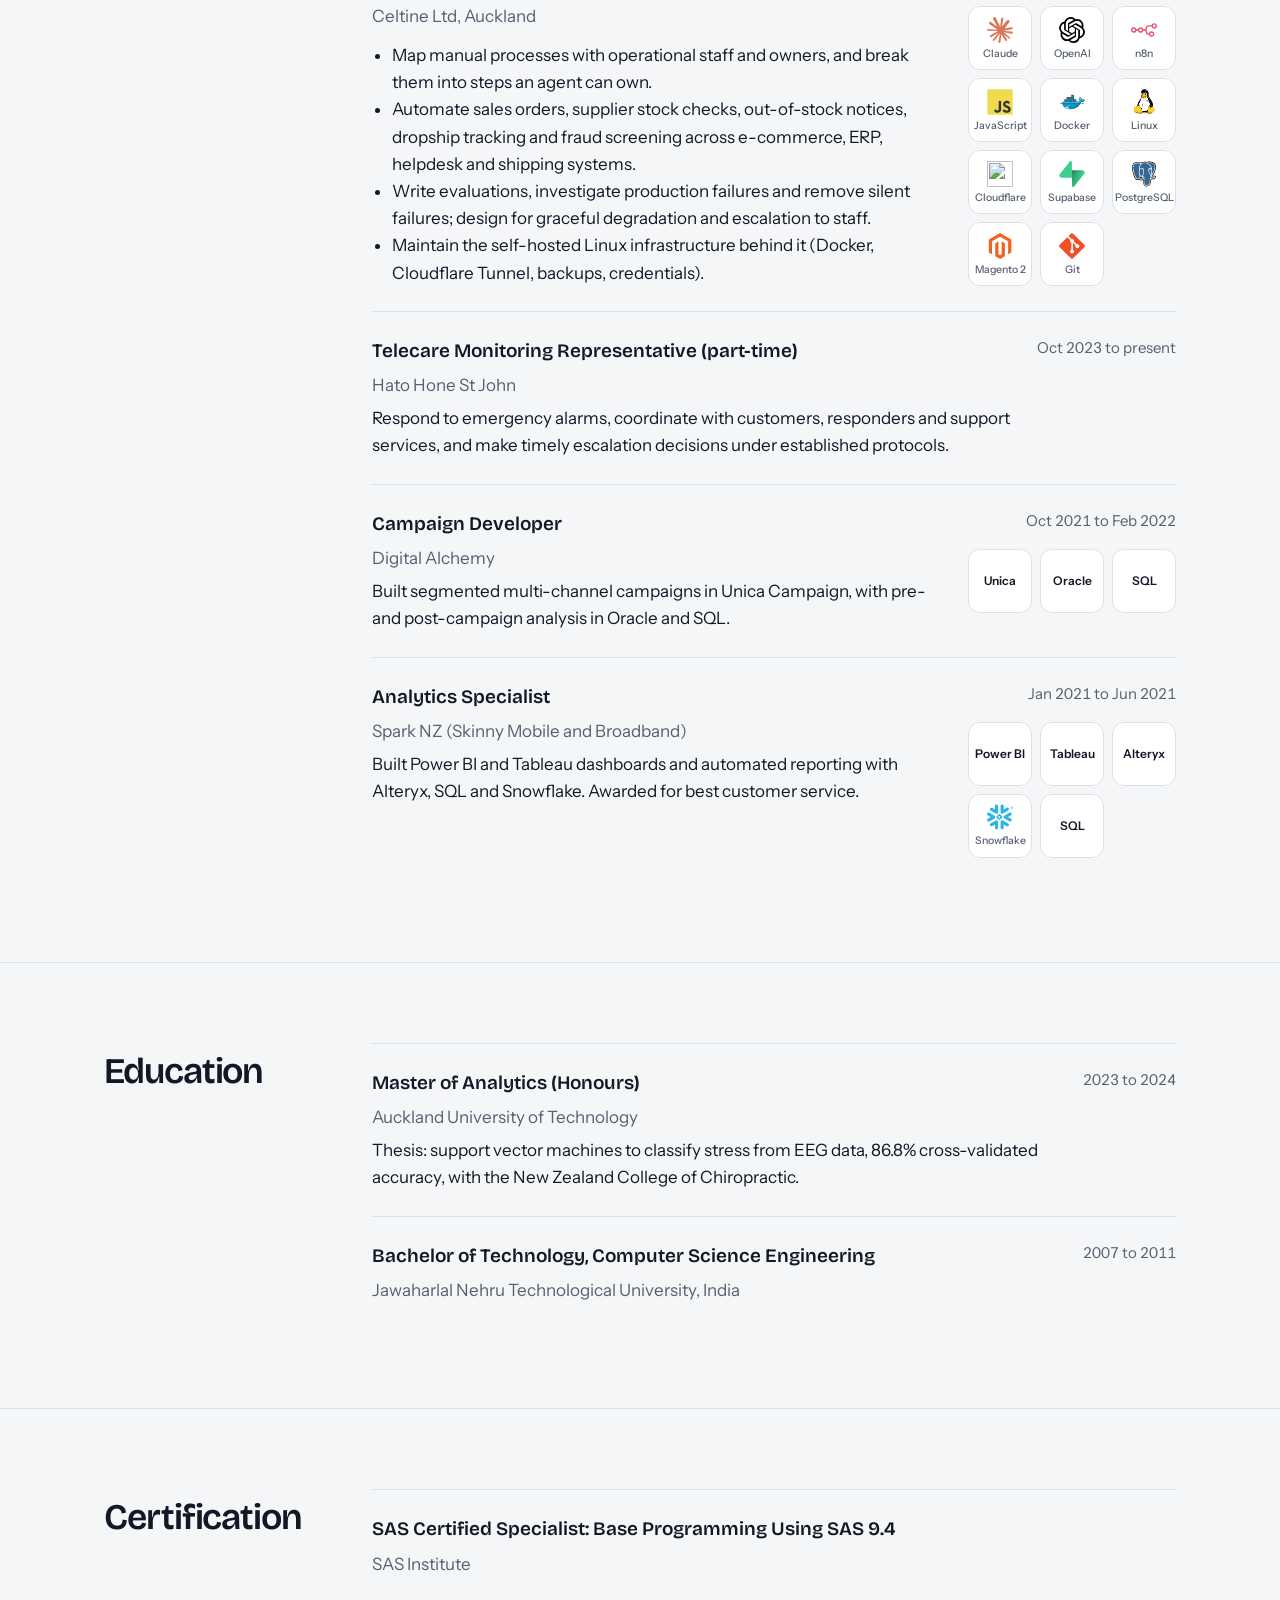
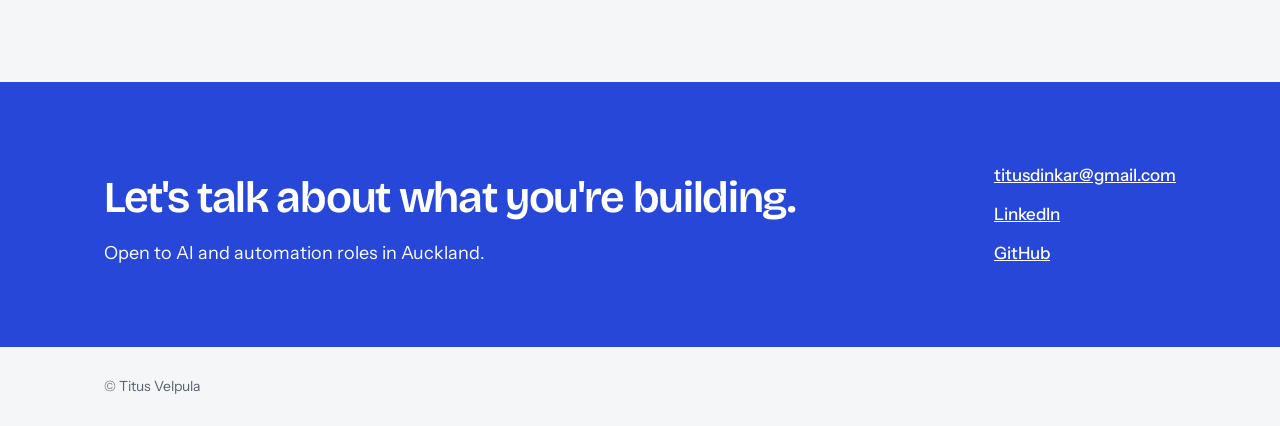
==== commit fff1c85b: "Reorder analytics projects" ====
--- a/index.html
+++ b/index.html
@@ -129,6 +129,13 @@
   </section>
 
   <!-- ===================== ANALYTICS PROJECTS ===================== -->
+  <section class="section" aria-labelledby="analytics">
+    <div class="container">
+      <div class="section-head">
+        <h2 id="analytics" class="h-section">Analytics projects</h2>
+        <a href="projects.html#analytics" style="font-weight:500">All projects</a>
+      </div>
+      <div class="grid">
         <a class="project-card" href="projects.html#electricity">
           <img class="thumb" src="assets/electricity.jpg" alt="NZ electricity dashboard" loading="lazy">
           <div class="body">
@@ -161,6 +168,9 @@
             <p class="stack">Power BI · DAX · Python</p>
           </div>
         </a>
+      </div>
+    </div>
+  </section>
 
   <!-- ===================== EXPERIENCE ===================== -->
   <section id="experience" class="section border-top" aria-labelledby="exp-h">
